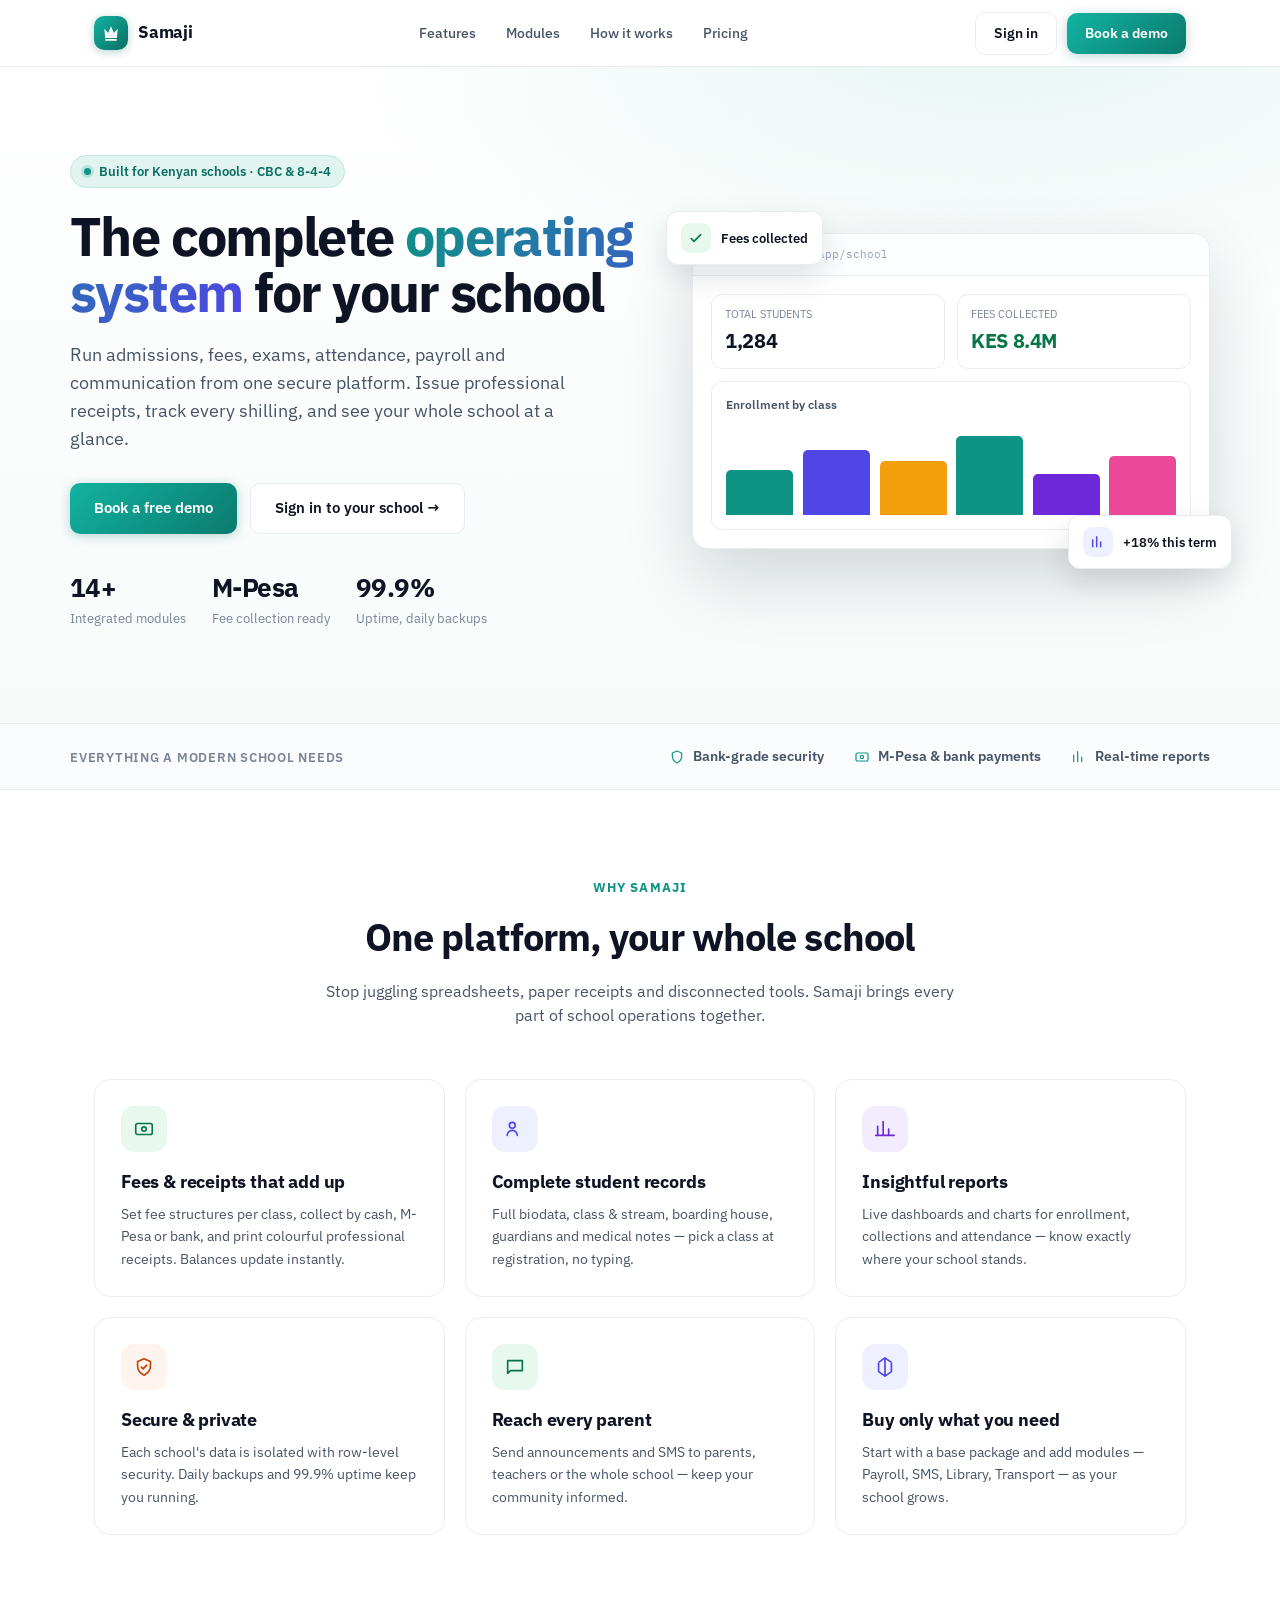
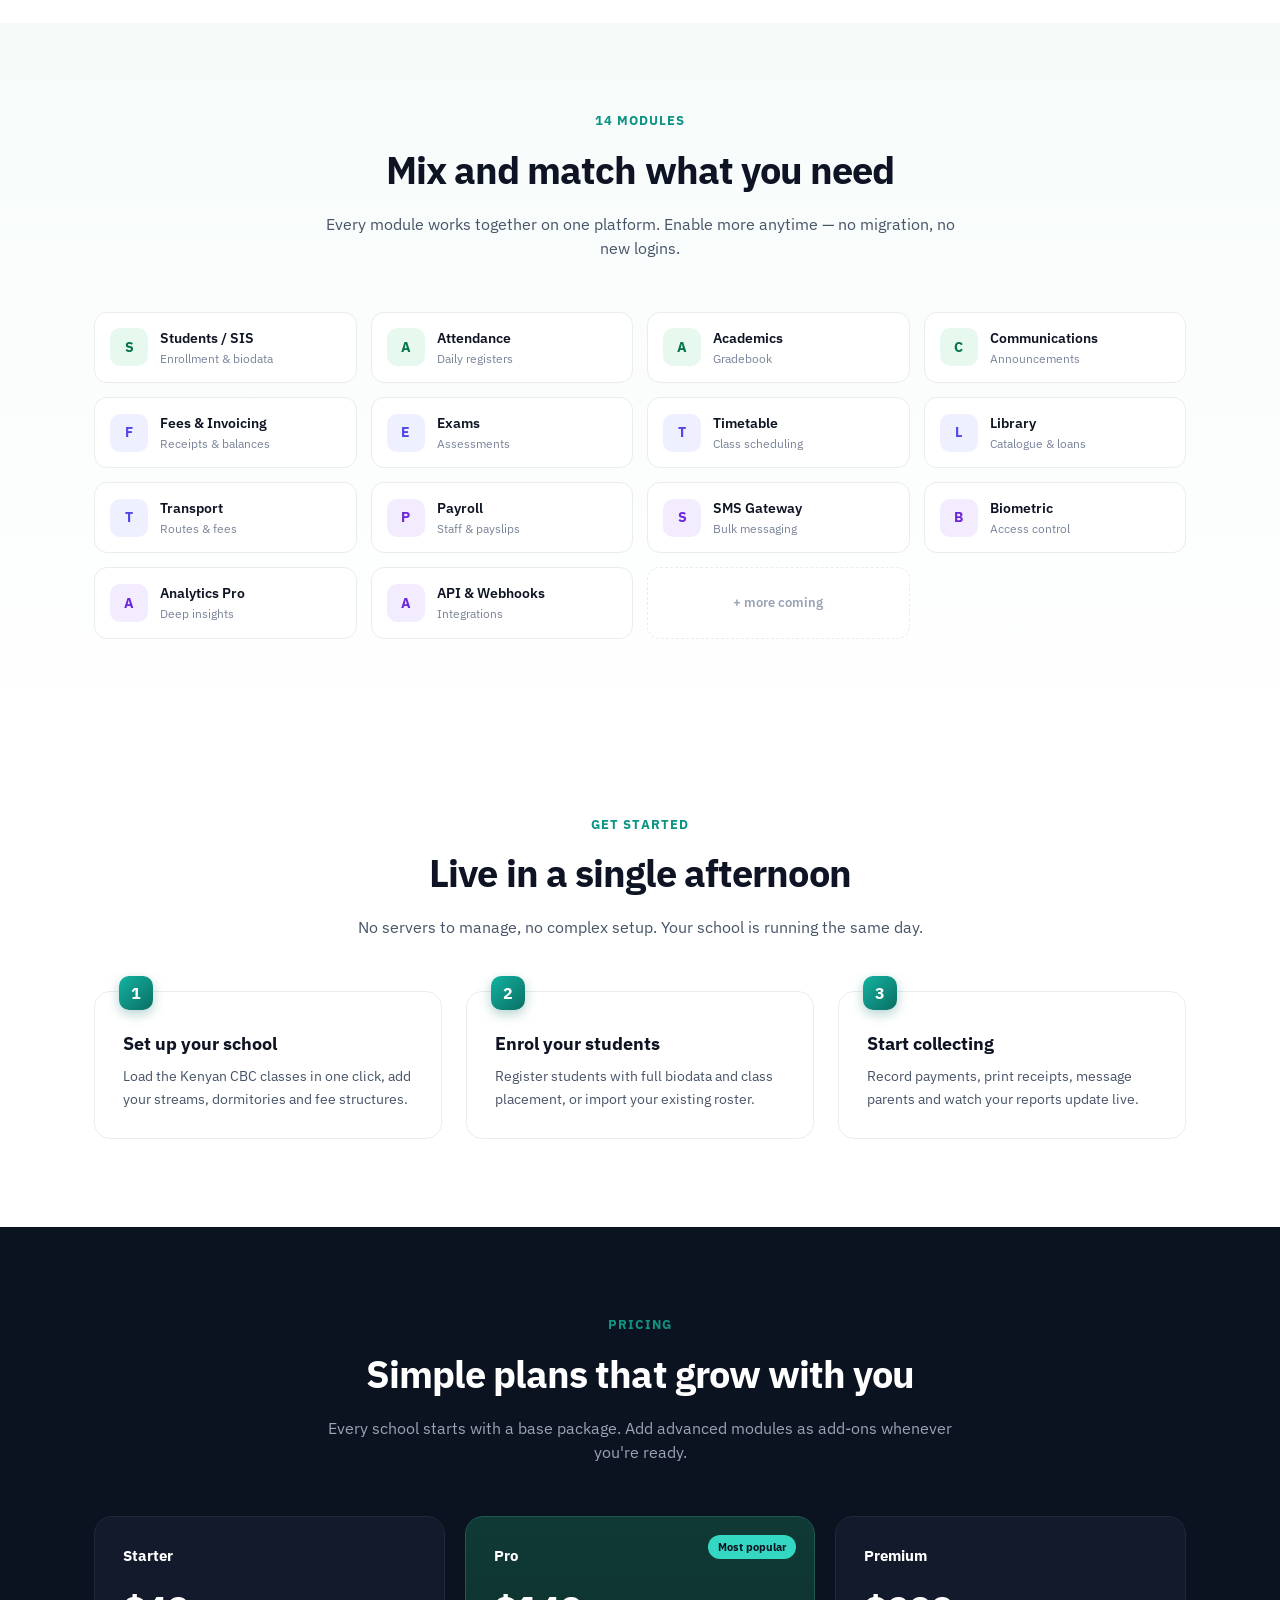
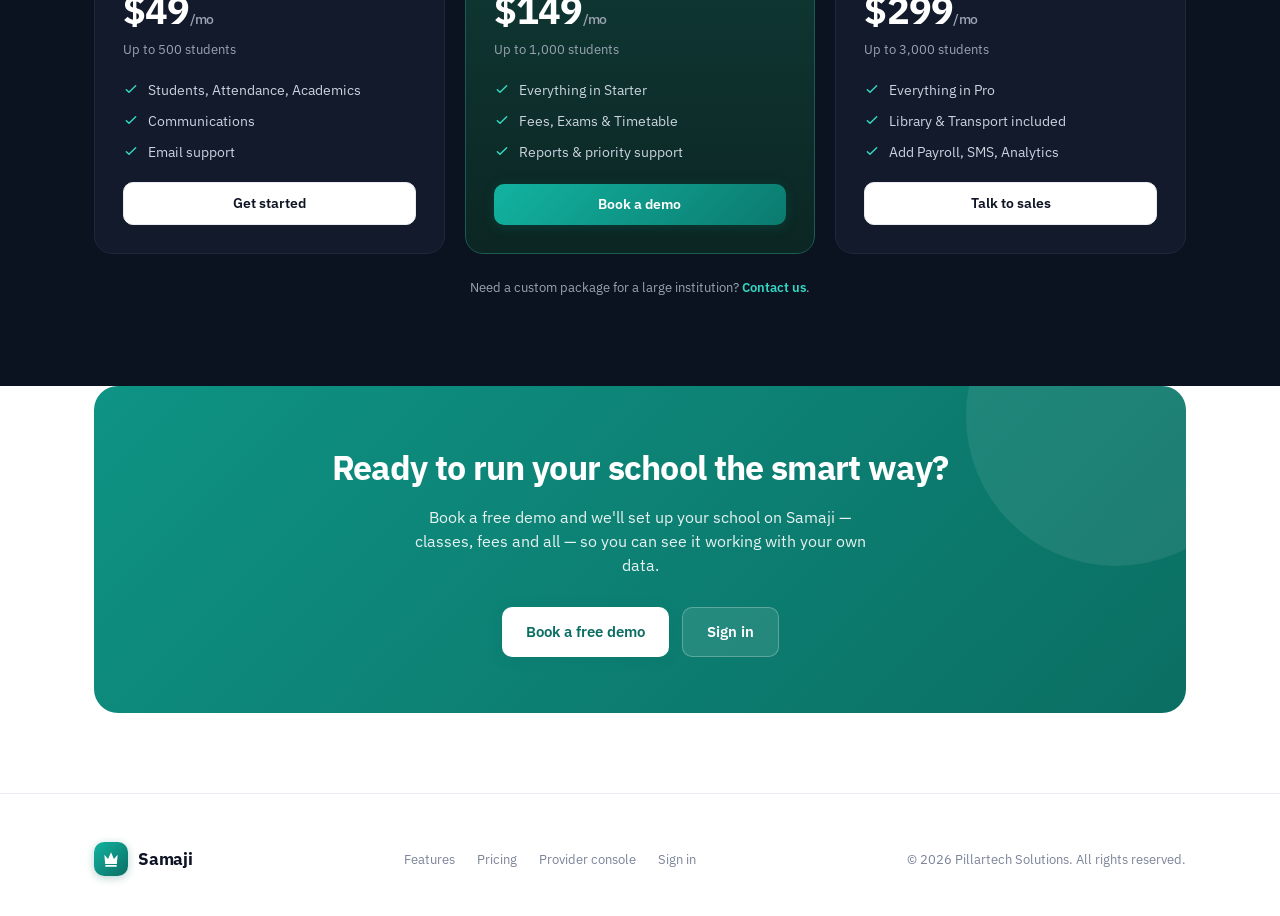
==== index.html @ d947fe66 "Add files via upload" ====
<!DOCTYPE html>
<html lang="en">
<head>
<meta charset="utf-8">
<meta name="viewport" content="width=device-width, initial-scale=1">
<title>Samaji — The complete operating system for your school</title>
<meta name="description" content="Samaji is an all-in-one school management platform for Kenyan schools — students, fees, exams, attendance, payroll and more. Built by Pillartech Solutions.">
<link href="https://fonts.googleapis.com/css2?family=IBM+Plex+Sans:wght@400;500;600;700&family=IBM+Plex+Mono:wght@500&display=swap" rel="stylesheet">
<style>
  :root{--teal:#0E9384;--teal-d:#0B6E63;--ink:#0E1424;--ink2:#475467;--muted:#7A8499;--line:#E9ECF1;--bg:#F6F8FA;--indigo:#4F46E5;--violet:#6D28D9;--amber:#C2410C;}
  *{box-sizing:border-box;margin:0;padding:0;}
  html{scroll-behavior:smooth;}
  body{font-family:'IBM Plex Sans',system-ui,sans-serif;color:var(--ink);background:#fff;-webkit-font-smoothing:antialiased;line-height:1.5;}
  a{text-decoration:none;color:inherit;}
  .wrap{max-width:1140px;margin:0 auto;padding:0 24px;}
  .mono{font-family:'IBM Plex Mono',monospace;}
  @keyframes up{from{opacity:0;transform:translateY(22px);}to{opacity:1;transform:translateY(0);}}
  @keyframes floaty{0%,100%{transform:translateY(0);}50%{transform:translateY(-10px);}}
  @keyframes grow{from{transform:scaleY(0);}to{transform:scaleY(1);}}
  .reveal{animation:up .7s both;}

  /* nav */
  nav{position:sticky;top:0;z-index:50;background:rgba(255,255,255,.82);backdrop-filter:blur(12px);border-bottom:1px solid var(--line);}
  nav .inner{display:flex;align-items:center;justify-content:space-between;height:66px;}
  .logo{display:flex;align-items:center;gap:10px;font-weight:700;font-size:17px;letter-spacing:-.01em;}
  .logo .mark{width:34px;height:34px;border-radius:10px;background:linear-gradient(135deg,#12B3A1,#0B6E63);color:#fff;display:flex;align-items:center;justify-content:center;box-shadow:0 2px 8px rgba(11,110,99,.3);}
  nav .links{display:flex;align-items:center;gap:30px;}
  nav .links a{font-size:14px;font-weight:500;color:var(--ink2);transition:color .15s;}
  nav .links a:hover{color:var(--ink);}
  .btn{display:inline-flex;align-items:center;gap:8px;font-size:14px;font-weight:600;font-family:inherit;border-radius:10px;padding:10px 18px;cursor:pointer;border:none;transition:transform .15s,filter .15s,box-shadow .15s;}
  .btn.primary{background:linear-gradient(135deg,#12B3A1,#0B7A6E);color:#fff;box-shadow:0 2px 12px rgba(11,110,99,.28);}
  .btn.primary:hover{filter:brightness(1.06);transform:translateY(-1px);box-shadow:0 6px 18px rgba(11,110,99,.32);}
  .btn.ghost{background:#fff;color:var(--ink);border:1px solid var(--line);}
  .btn.ghost:hover{background:#F7F9FB;}
  .btn.lg{padding:13px 24px;font-size:15px;}
  @media(max-width:780px){nav .links{display:none;}}

  /* hero */
  .hero{position:relative;overflow:hidden;background:radial-gradient(1100px 520px at 78% -8%,#E6F6F3 0%,rgba(230,246,243,0) 60%),linear-gradient(180deg,#FFFFFF,#F6FBFA);}
  .hero .inner{display:grid;grid-template-columns:1.05fr .95fr;gap:50px;align-items:center;padding:88px 0 96px;}
  @media(max-width:920px){.hero .inner{grid-template-columns:1fr;gap:44px;padding:64px 0 72px;}}
  .eyebrow{display:inline-flex;align-items:center;gap:8px;font-size:12.5px;font-weight:600;color:var(--teal-d);background:#E1F4F0;border:1px solid #BCE6DE;padding:6px 13px;border-radius:30px;}
  .eyebrow .dot{width:7px;height:7px;border-radius:50%;background:var(--teal);box-shadow:0 0 0 3px rgba(14,147,132,.18);}
  h1{font-size:54px;line-height:1.05;font-weight:700;letter-spacing:-.03em;margin:20px 0 0;text-wrap:balance;}
  h1 .hl{background:linear-gradient(120deg,#0E9384,#4F46E5);-webkit-background-clip:text;background-clip:text;color:transparent;}
  .lead{font-size:17.5px;color:var(--ink2);margin:20px 0 0;max-width:46ch;line-height:1.6;}
  .cta-row{display:flex;gap:13px;margin-top:30px;flex-wrap:wrap;}
  .hero-meta{display:flex;gap:26px;margin-top:34px;flex-wrap:wrap;}
  .hero-meta .m .n{font-size:26px;font-weight:700;letter-spacing:-.02em;}
  .hero-meta .m .l{font-size:12.5px;color:var(--muted);margin-top:2px;}
  @media(max-width:520px){h1{font-size:40px;}}

  /* hero visual — stylised dashboard */
  .shot{position:relative;animation:up .8s .1s both;}
  .shot .win{background:#fff;border:1px solid var(--line);border-radius:16px;box-shadow:0 30px 70px rgba(16,24,40,.16);overflow:hidden;}
  .shot .bar{display:flex;align-items:center;gap:7px;padding:12px 15px;border-bottom:1px solid var(--line);background:#FCFDFE;}
  .shot .bar i{width:10px;height:10px;border-radius:50%;display:block;}
  .shot .body{padding:18px;display:grid;grid-template-columns:1fr 1fr;gap:12px;}
  .shot .kpi{border:1px solid var(--line);border-radius:11px;padding:12px 13px;}
  .shot .kpi .l{font-size:10.5px;color:var(--muted);}
  .shot .kpi .v{font-size:20px;font-weight:700;margin-top:3px;letter-spacing:-.02em;}
  .shot .chart{grid-column:1/-1;border:1px solid var(--line);border-radius:11px;padding:14px;}
  .shot .chart .t{font-size:11.5px;font-weight:600;color:var(--ink2);margin-bottom:12px;}
  .shot .bars{display:flex;align-items:flex-end;gap:10px;height:90px;}
  .shot .bars span{flex:1;border-radius:5px 5px 0 0;transform-origin:bottom;animation:grow .9s both;}
  .badge-float{position:absolute;background:#fff;border:1px solid var(--line);border-radius:12px;box-shadow:0 12px 30px rgba(16,24,40,.12);padding:11px 14px;display:flex;align-items:center;gap:10px;font-size:12.5px;font-weight:600;animation:floaty 4s ease-in-out infinite;}
  .badge-float .ic{width:30px;height:30px;border-radius:9px;display:flex;align-items:center;justify-content:center;}
  .bf1{top:-22px;left:-26px;}
  .bf2{bottom:-20px;right:-22px;animation-delay:1.2s;}
  @media(max-width:920px){.bf1{left:6px;}.bf2{right:6px;}}

  /* trust */
  .trust{border-top:1px solid var(--line);border-bottom:1px solid var(--line);background:#FBFCFD;}
  .trust .inner{display:flex;align-items:center;justify-content:space-between;gap:24px;padding:22px 0;flex-wrap:wrap;}
  .trust .lbl{font-size:12.5px;font-weight:600;color:var(--muted);text-transform:uppercase;letter-spacing:.06em;}
  .trust .chips{display:flex;gap:30px;flex-wrap:wrap;}
  .trust .chip{font-size:14px;font-weight:600;color:var(--ink2);display:flex;align-items:center;gap:8px;}

  /* sections */
  section{padding:88px 0;}
  .sec-head{text-align:center;max-width:640px;margin:0 auto 52px;}
  .sec-head .kick{font-size:13px;font-weight:700;color:var(--teal);text-transform:uppercase;letter-spacing:.08em;}
  .sec-head h2{font-size:38px;font-weight:700;letter-spacing:-.025em;margin:10px 0 0;text-wrap:balance;}
  .sec-head p{font-size:16px;color:var(--ink2);margin:14px 0 0;}

  .feat-grid{display:grid;grid-template-columns:repeat(3,1fr);gap:20px;}
  @media(max-width:900px){.feat-grid{grid-template-columns:1fr;}}
  .feat{background:#fff;border:1px solid var(--line);border-radius:16px;padding:26px;transition:transform .25s,box-shadow .25s,border-color .25s;}
  .feat:hover{transform:translateY(-4px);box-shadow:0 16px 40px rgba(16,24,40,.08);border-color:#CFE9E3;}
  .feat .ic{width:46px;height:46px;border-radius:13px;display:flex;align-items:center;justify-content:center;margin-bottom:16px;}
  .feat h3{font-size:18px;font-weight:700;letter-spacing:-.01em;}
  .feat p{font-size:14px;color:var(--ink2);margin-top:8px;line-height:1.6;}

  /* modules */
  .modules{background:linear-gradient(180deg,#F6FBFA,#fff);}
  .mod-grid{display:grid;grid-template-columns:repeat(4,1fr);gap:14px;}
  @media(max-width:900px){.mod-grid{grid-template-columns:repeat(2,1fr);}}
  .mod{display:flex;align-items:center;gap:12px;background:#fff;border:1px solid var(--line);border-radius:13px;padding:15px;transition:transform .2s,box-shadow .2s;}
  .mod:hover{transform:translateY(-3px);box-shadow:0 10px 26px rgba(16,24,40,.07);}
  .mod .t{flex:none;width:38px;height:38px;border-radius:10px;display:flex;align-items:center;justify-content:center;font-weight:700;font-size:14px;}
  .mod .nm{font-size:14px;font-weight:600;}
  .mod .ds{font-size:11.5px;color:var(--muted);margin-top:1px;}

  /* steps */
  .steps{display:grid;grid-template-columns:repeat(3,1fr);gap:24px;counter-reset:s;}
  @media(max-width:820px){.steps{grid-template-columns:1fr;}}
  .step{position:relative;padding:28px;border:1px solid var(--line);border-radius:16px;background:#fff;}
  .step::before{counter-increment:s;content:counter(s);position:absolute;top:-16px;left:24px;width:34px;height:34px;border-radius:10px;background:linear-gradient(135deg,#12B3A1,#0B6E63);color:#fff;display:flex;align-items:center;justify-content:center;font-weight:700;box-shadow:0 4px 12px rgba(11,110,99,.3);}
  .step h3{font-size:18px;font-weight:700;margin-top:10px;}
  .step p{font-size:14px;color:var(--ink2);margin-top:8px;line-height:1.6;}

  /* pricing */
  .pricing{background:#0B1220;color:#fff;}
  .pricing .sec-head h2{color:#fff;}
  .pricing .sec-head p{color:#9AA4B2;}
  .price-grid{display:grid;grid-template-columns:repeat(3,1fr);gap:20px;align-items:stretch;}
  @media(max-width:900px){.price-grid{grid-template-columns:1fr;max-width:420px;margin:0 auto;}}
  .plan{background:#121A2B;border:1px solid #20293C;border-radius:18px;padding:28px;display:flex;flex-direction:column;}
  .plan.feat-plan{background:linear-gradient(180deg,#103A36,#0B2623);border-color:#1C5A52;position:relative;}
  .plan .tag{position:absolute;top:18px;right:18px;font-size:11px;font-weight:700;color:#0B1220;background:#34D7C2;padding:4px 10px;border-radius:20px;}
  .plan .pn{font-size:15px;font-weight:700;}
  .plan .pp{font-size:38px;font-weight:700;letter-spacing:-.02em;margin:14px 0 2px;}
  .plan .pp small{font-size:14px;font-weight:500;color:#9AA4B2;}
  .plan .pd{font-size:13px;color:#9AA4B2;}
  .plan ul{list-style:none;margin:20px 0;display:flex;flex-direction:column;gap:11px;flex:1;}
  .plan li{font-size:13.5px;color:#CBD3DF;display:flex;align-items:flex-start;gap:9px;}
  .plan li svg{flex:none;margin-top:1px;}
  .plan .btn{justify-content:center;width:100%;}
  .plan.feat-plan .btn.ghost{background:rgba(255,255,255,.06);color:#fff;border-color:rgba(255,255,255,.18);}

  /* CTA */
  .cta{background:linear-gradient(135deg,#0E9384,#0B6E63);color:#fff;border-radius:24px;padding:56px;text-align:center;position:relative;overflow:hidden;margin:0 24px;}
  .cta::after{content:"";position:absolute;width:300px;height:300px;border-radius:50%;background:rgba(255,255,255,.08);top:-120px;right:-80px;}
  .cta h2{font-size:34px;font-weight:700;letter-spacing:-.02em;position:relative;}
  .cta p{font-size:16px;opacity:.9;margin:12px auto 0;max-width:48ch;position:relative;}
  .cta .cta-row{justify-content:center;position:relative;}
  .cta .btn.primary{background:#fff;color:var(--teal-d);}
  .cta .btn.ghost{background:rgba(255,255,255,.1);color:#fff;border-color:rgba(255,255,255,.25);}

  footer{padding:48px 0 40px;border-top:1px solid var(--line);margin-top:80px;}
  footer .inner{display:flex;align-items:center;justify-content:space-between;gap:20px;flex-wrap:wrap;}
  footer .muted{font-size:13px;color:var(--muted);}
</style>
</head>
<body>

<nav>
  <div class="wrap inner">
    <div class="logo"><span class="mark"><svg width="20" height="20" viewBox="0 0 24 24" fill="currentColor"><path d="M5 18L4 7l4.5 5L12 4l3.5 8L20 7l-1 11H5z"/><rect x="5" y="19.2" width="14" height="2.1" rx="1.05"/></svg></span>Samaji</div>
    <div class="links">
      <a href="#features">Features</a>
      <a href="#modules">Modules</a>
      <a href="#how">How it works</a>
      <a href="#pricing">Pricing</a>
    </div>
    <div class="row" style="display:flex;gap:10px;align-items:center;">
      <a href="school/" class="btn ghost">Sign in</a>
      <a href="#cta" class="btn primary">Book a demo</a>
    </div>
  </div>
</nav>

<header class="hero">
  <div class="wrap inner">
    <div>
      <span class="eyebrow"><span class="dot"></span>Built for Kenyan schools · CBC &amp; 8-4-4</span>
      <h1>The complete <span class="hl">operating system</span> for your school</h1>
      <p class="lead">Run admissions, fees, exams, attendance, payroll and communication from one secure platform. Issue professional receipts, track every shilling, and see your whole school at a glance.</p>
      <div class="cta-row">
        <a href="#cta" class="btn primary lg">Book a free demo</a>
        <a href="school/" class="btn ghost lg">Sign in to your school →</a>
      </div>
      <div class="hero-meta">
        <div class="m"><div class="n">14+</div><div class="l">Integrated modules</div></div>
        <div class="m"><div class="n">M-Pesa</div><div class="l">Fee collection ready</div></div>
        <div class="m"><div class="n">99.9%</div><div class="l">Uptime, daily backups</div></div>
      </div>
    </div>
    <div class="shot">
      <div class="badge-float bf1"><span class="ic" style="background:#E7F8EF;color:#067647;"><svg width="16" height="16" viewBox="0 0 24 24" fill="none"><path d="M5 13l4 4L19 7" stroke="currentColor" stroke-width="2.4" stroke-linecap="round" stroke-linejoin="round"/></svg></span>Fees collected</div>
      <div class="badge-float bf2"><span class="ic" style="background:#EEF0FF;color:#4F46E5;"><svg width="16" height="16" viewBox="0 0 24 24" fill="none"><path d="M4 19V9M10 19V4M16 19v-7" stroke="currentColor" stroke-width="2.2" stroke-linecap="round"/></svg></span>+18% this term</div>
      <div class="win">
        <div class="bar"><i style="background:#FF5F57"></i><i style="background:#FEBC2E"></i><i style="background:#28C840"></i><span class="mono" style="margin-left:10px;font-size:11px;color:#98A2B3;">samaji.app/school</span></div>
        <div class="body">
          <div class="kpi"><div class="l">TOTAL STUDENTS</div><div class="v">1,284</div></div>
          <div class="kpi"><div class="l">FEES COLLECTED</div><div class="v" style="color:#067647;">KES 8.4M</div></div>
          <div class="chart">
            <div class="t">Enrollment by class</div>
            <div class="bars">
              <span style="height:50%;background:#0E9384;animation-delay:.1s;"></span>
              <span style="height:72%;background:#4F46E5;animation-delay:.2s;"></span>
              <span style="height:60%;background:#F59E0B;animation-delay:.3s;"></span>
              <span style="height:88%;background:#0E9384;animation-delay:.4s;"></span>
              <span style="height:46%;background:#6D28D9;animation-delay:.5s;"></span>
              <span style="height:66%;background:#EC4899;animation-delay:.6s;"></span>
            </div>
          </div>
        </div>
      </div>
    </div>
  </div>
</header>

<div class="trust">
  <div class="wrap inner">
    <span class="lbl">Everything a modern school needs</span>
    <div class="chips">
      <span class="chip"><svg width="16" height="16" viewBox="0 0 24 24" fill="none"><path d="M12 3l7 3v5c0 4.5-3 8-7 10-4-2-7-5.5-7-10V6l7-3z" stroke="#0E9384" stroke-width="1.8" stroke-linejoin="round"/></svg>Bank-grade security</span>
      <span class="chip"><svg width="16" height="16" viewBox="0 0 24 24" fill="none"><rect x="3" y="6" width="18" height="12" rx="2" stroke="#0E9384" stroke-width="1.8"/><circle cx="12" cy="12" r="2.4" stroke="#0E9384" stroke-width="1.8"/></svg>M-Pesa &amp; bank payments</span>
      <span class="chip"><svg width="16" height="16" viewBox="0 0 24 24" fill="none"><path d="M4 19V9M10 19V4M16 19v-7" stroke="#0E9384" stroke-width="1.8" stroke-linecap="round"/></svg>Real-time reports</span>
    </div>
  </div>
</div>

<section id="features">
  <div class="wrap">
    <div class="sec-head reveal">
      <div class="kick">Why Samaji</div>
      <h2>One platform, your whole school</h2>
      <p>Stop juggling spreadsheets, paper receipts and disconnected tools. Samaji brings every part of school operations together.</p>
    </div>
    <div class="feat-grid">
      <div class="feat reveal"><div class="ic" style="background:#E7F8EF;color:#067647;"><svg width="22" height="22" viewBox="0 0 24 24" fill="none"><rect x="3" y="6" width="18" height="12" rx="2" stroke="currentColor" stroke-width="1.8"/><circle cx="12" cy="12" r="2.4" stroke="currentColor" stroke-width="1.8"/></svg></div><h3>Fees &amp; receipts that add up</h3><p>Set fee structures per class, collect by cash, M-Pesa or bank, and print colourful professional receipts. Balances update instantly.</p></div>
      <div class="feat reveal"><div class="ic" style="background:#EEF0FF;color:#4F46E5;"><svg width="22" height="22" viewBox="0 0 24 24" fill="none"><circle cx="9" cy="8" r="3.2" stroke="currentColor" stroke-width="1.8"/><path d="M3.5 19a5.5 5.5 0 0 1 11 0" stroke="currentColor" stroke-width="1.8" stroke-linecap="round"/></svg></div><h3>Complete student records</h3><p>Full biodata, class &amp; stream, boarding house, guardians and medical notes — pick a class at registration, no typing.</p></div>
      <div class="feat reveal"><div class="ic" style="background:#F2ECFE;color:#6D28D9;"><svg width="22" height="22" viewBox="0 0 24 24" fill="none"><path d="M4 19V9M10 19V4M16 19v-7M22 19H2" stroke="currentColor" stroke-width="1.8" stroke-linecap="round"/></svg></div><h3>Insightful reports</h3><p>Live dashboards and charts for enrollment, collections and attendance — know exactly where your school stands.</p></div>
      <div class="feat reveal"><div class="ic" style="background:#FFF4ED;color:#C2410C;"><svg width="22" height="22" viewBox="0 0 24 24" fill="none"><path d="M12 3l7 3v5c0 4.5-3 8-7 10-4-2-7-5.5-7-10V6l7-3z" stroke="currentColor" stroke-width="1.8" stroke-linejoin="round"/><path d="M9 12l2 2 4-4" stroke="currentColor" stroke-width="1.8" stroke-linecap="round" stroke-linejoin="round"/></svg></div><h3>Secure &amp; private</h3><p>Each school's data is isolated with row-level security. Daily backups and 99.9% uptime keep you running.</p></div>
      <div class="feat reveal"><div class="ic" style="background:#E7F8EF;color:#067647;"><svg width="22" height="22" viewBox="0 0 24 24" fill="none"><path d="M4 5h16v11H7l-3 3z" stroke="currentColor" stroke-width="1.8" stroke-linejoin="round"/></svg></div><h3>Reach every parent</h3><p>Send announcements and SMS to parents, teachers or the whole school — keep your community informed.</p></div>
      <div class="feat reveal"><div class="ic" style="background:#EEF0FF;color:#4F46E5;"><svg width="22" height="22" viewBox="0 0 24 24" fill="none"><path d="M12 2v20M5 7l7-5 7 5M5 7v10l7 5 7-5V7" stroke="currentColor" stroke-width="1.8" stroke-linejoin="round"/></svg></div><h3>Buy only what you need</h3><p>Start with a base package and add modules — Payroll, SMS, Library, Transport — as your school grows.</p></div>
    </div>
  </div>
</section>

<section id="modules" class="modules">
  <div class="wrap">
    <div class="sec-head reveal">
      <div class="kick">14 modules</div>
      <h2>Mix and match what you need</h2>
      <p>Every module works together on one platform. Enable more anytime — no migration, no new logins.</p>
    </div>
    <div class="mod-grid">
      <div class="mod"><span class="t" style="background:#E7F8EF;color:#067647;">S</span><div><div class="nm">Students / SIS</div><div class="ds">Enrollment &amp; biodata</div></div></div>
      <div class="mod"><span class="t" style="background:#E7F8EF;color:#067647;">A</span><div><div class="nm">Attendance</div><div class="ds">Daily registers</div></div></div>
      <div class="mod"><span class="t" style="background:#E7F8EF;color:#067647;">A</span><div><div class="nm">Academics</div><div class="ds">Gradebook</div></div></div>
      <div class="mod"><span class="t" style="background:#E7F8EF;color:#067647;">C</span><div><div class="nm">Communications</div><div class="ds">Announcements</div></div></div>
      <div class="mod"><span class="t" style="background:#EEF0FF;color:#4F46E5;">F</span><div><div class="nm">Fees &amp; Invoicing</div><div class="ds">Receipts &amp; balances</div></div></div>
      <div class="mod"><span class="t" style="background:#EEF0FF;color:#4F46E5;">E</span><div><div class="nm">Exams</div><div class="ds">Assessments</div></div></div>
      <div class="mod"><span class="t" style="background:#EEF0FF;color:#4F46E5;">T</span><div><div class="nm">Timetable</div><div class="ds">Class scheduling</div></div></div>
      <div class="mod"><span class="t" style="background:#EEF0FF;color:#4F46E5;">L</span><div><div class="nm">Library</div><div class="ds">Catalogue &amp; loans</div></div></div>
      <div class="mod"><span class="t" style="background:#EEF0FF;color:#4F46E5;">T</span><div><div class="nm">Transport</div><div class="ds">Routes &amp; fees</div></div></div>
      <div class="mod"><span class="t" style="background:#F2ECFE;color:#6D28D9;">P</span><div><div class="nm">Payroll</div><div class="ds">Staff &amp; payslips</div></div></div>
      <div class="mod"><span class="t" style="background:#F2ECFE;color:#6D28D9;">S</span><div><div class="nm">SMS Gateway</div><div class="ds">Bulk messaging</div></div></div>
      <div class="mod"><span class="t" style="background:#F2ECFE;color:#6D28D9;">B</span><div><div class="nm">Biometric</div><div class="ds">Access control</div></div></div>
      <div class="mod"><span class="t" style="background:#F2ECFE;color:#6D28D9;">A</span><div><div class="nm">Analytics Pro</div><div class="ds">Deep insights</div></div></div>
      <div class="mod"><span class="t" style="background:#F2ECFE;color:#6D28D9;">A</span><div><div class="nm">API &amp; Webhooks</div><div class="ds">Integrations</div></div></div>
      <div class="mod" style="border-style:dashed;align-items:center;justify-content:center;color:#98A2B3;font-size:13px;font-weight:600;">+ more coming</div>
    </div>
  </div>
</section>

<section id="how">
  <div class="wrap">
    <div class="sec-head reveal">
      <div class="kick">Get started</div>
      <h2>Live in a single afternoon</h2>
      <p>No servers to manage, no complex setup. Your school is running the same day.</p>
    </div>
    <div class="steps">
      <div class="step reveal"><h3>Set up your school</h3><p>Load the Kenyan CBC classes in one click, add your streams, dormitories and fee structures.</p></div>
      <div class="step reveal"><h3>Enrol your students</h3><p>Register students with full biodata and class placement, or import your existing roster.</p></div>
      <div class="step reveal"><h3>Start collecting</h3><p>Record payments, print receipts, message parents and watch your reports update live.</p></div>
    </div>
  </div>
</section>

<section id="pricing" class="pricing">
  <div class="wrap">
    <div class="sec-head reveal">
      <div class="kick">Pricing</div>
      <h2>Simple plans that grow with you</h2>
      <p>Every school starts with a base package. Add advanced modules as add-ons whenever you're ready.</p>
    </div>
    <div class="price-grid">
      <div class="plan reveal">
        <div class="pn">Starter</div>
        <div class="pp">$49<small>/mo</small></div>
        <div class="pd">Up to 500 students</div>
        <ul>
          <li><svg width="16" height="16" viewBox="0 0 24 24" fill="none"><path d="M5 13l4 4L19 7" stroke="#34D7C2" stroke-width="2.2" stroke-linecap="round" stroke-linejoin="round"/></svg>Students, Attendance, Academics</li>
          <li><svg width="16" height="16" viewBox="0 0 24 24" fill="none"><path d="M5 13l4 4L19 7" stroke="#34D7C2" stroke-width="2.2" stroke-linecap="round" stroke-linejoin="round"/></svg>Communications</li>
          <li><svg width="16" height="16" viewBox="0 0 24 24" fill="none"><path d="M5 13l4 4L19 7" stroke="#34D7C2" stroke-width="2.2" stroke-linecap="round" stroke-linejoin="round"/></svg>Email support</li>
        </ul>
        <a href="#cta" class="btn ghost">Get started</a>
      </div>
      <div class="plan feat-plan reveal">
        <span class="tag">Most popular</span>
        <div class="pn">Pro</div>
        <div class="pp">$149<small>/mo</small></div>
        <div class="pd">Up to 1,000 students</div>
        <ul>
          <li><svg width="16" height="16" viewBox="0 0 24 24" fill="none"><path d="M5 13l4 4L19 7" stroke="#34D7C2" stroke-width="2.2" stroke-linecap="round" stroke-linejoin="round"/></svg>Everything in Starter</li>
          <li><svg width="16" height="16" viewBox="0 0 24 24" fill="none"><path d="M5 13l4 4L19 7" stroke="#34D7C2" stroke-width="2.2" stroke-linecap="round" stroke-linejoin="round"/></svg>Fees, Exams &amp; Timetable</li>
          <li><svg width="16" height="16" viewBox="0 0 24 24" fill="none"><path d="M5 13l4 4L19 7" stroke="#34D7C2" stroke-width="2.2" stroke-linecap="round" stroke-linejoin="round"/></svg>Reports &amp; priority support</li>
        </ul>
        <a href="#cta" class="btn primary">Book a demo</a>
      </div>
      <div class="plan reveal">
        <div class="pn">Premium</div>
        <div class="pp">$299<small>/mo</small></div>
        <div class="pd">Up to 3,000 students</div>
        <ul>
          <li><svg width="16" height="16" viewBox="0 0 24 24" fill="none"><path d="M5 13l4 4L19 7" stroke="#34D7C2" stroke-width="2.2" stroke-linecap="round" stroke-linejoin="round"/></svg>Everything in Pro</li>
          <li><svg width="16" height="16" viewBox="0 0 24 24" fill="none"><path d="M5 13l4 4L19 7" stroke="#34D7C2" stroke-width="2.2" stroke-linecap="round" stroke-linejoin="round"/></svg>Library &amp; Transport included</li>
          <li><svg width="16" height="16" viewBox="0 0 24 24" fill="none"><path d="M5 13l4 4L19 7" stroke="#34D7C2" stroke-width="2.2" stroke-linecap="round" stroke-linejoin="round"/></svg>Add Payroll, SMS, Analytics</li>
        </ul>
        <a href="#cta" class="btn ghost">Talk to sales</a>
      </div>
    </div>
    <p style="text-align:center;color:#9AA4B2;font-size:13px;margin-top:24px;">Need a custom package for a large institution? <a href="#cta" style="color:#34D7C2;font-weight:600;">Contact us</a>.</p>
  </div>
</section>

<div id="cta">
  <div class="wrap" style="padding:0;">
    <div class="cta">
      <h2>Ready to run your school the smart way?</h2>
      <p>Book a free demo and we'll set up your school on Samaji — classes, fees and all — so you can see it working with your own data.</p>
      <div class="cta-row">
        <a href="mailto:pillartechsolutions@gmail.com?subject=Samaji%20Demo%20Request" class="btn primary lg">Book a free demo</a>
        <a href="school/" class="btn ghost lg">Sign in</a>
      </div>
    </div>
  </div>
</div>

<footer>
  <div class="wrap inner">
    <div class="logo"><span class="mark"><svg width="20" height="20" viewBox="0 0 24 24" fill="currentColor"><path d="M5 18L4 7l4.5 5L12 4l3.5 8L20 7l-1 11H5z"/><rect x="5" y="19.2" width="14" height="2.1" rx="1.05"/></svg></span>Samaji</div>
    <div class="row" style="display:flex;gap:22px;">
      <a href="#features" class="muted">Features</a>
      <a href="#pricing" class="muted">Pricing</a>
      <a href="admin/" class="muted">Provider console</a>
      <a href="school/" class="muted">Sign in</a>
    </div>
    <div class="muted">© <span id="yr"></span> Pillartech Solutions. All rights reserved.</div>
  </div>
</footer>

<script>
  document.getElementById("yr").textContent=new Date().getFullYear();
  // reveal on scroll
  var io=new IntersectionObserver(function(es){es.forEach(function(e){if(e.isIntersecting){e.target.style.animationPlayState="running";io.unobserve(e.target);}});},{threshold:.12});
  document.querySelectorAll(".reveal").forEach(function(el){el.style.animationPlayState="paused";io.observe(el);});
</script>
</body>
</html>
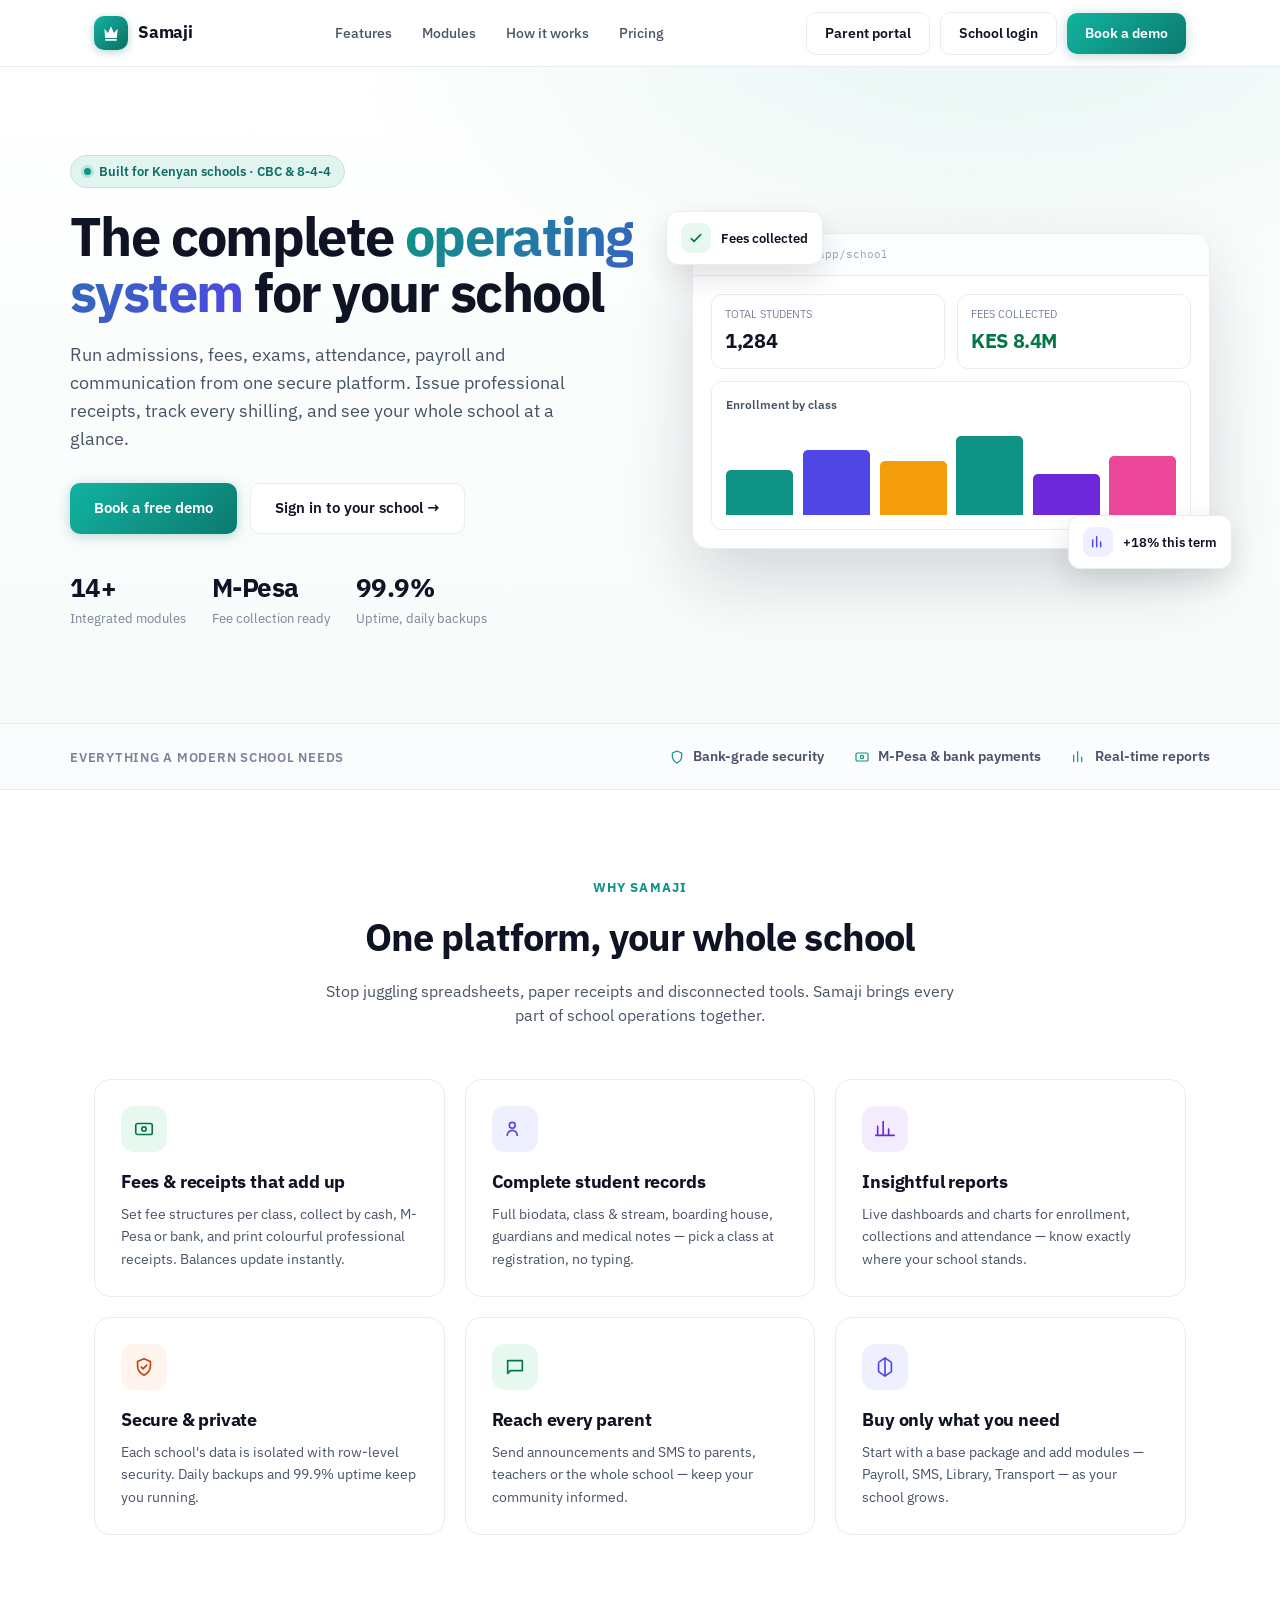
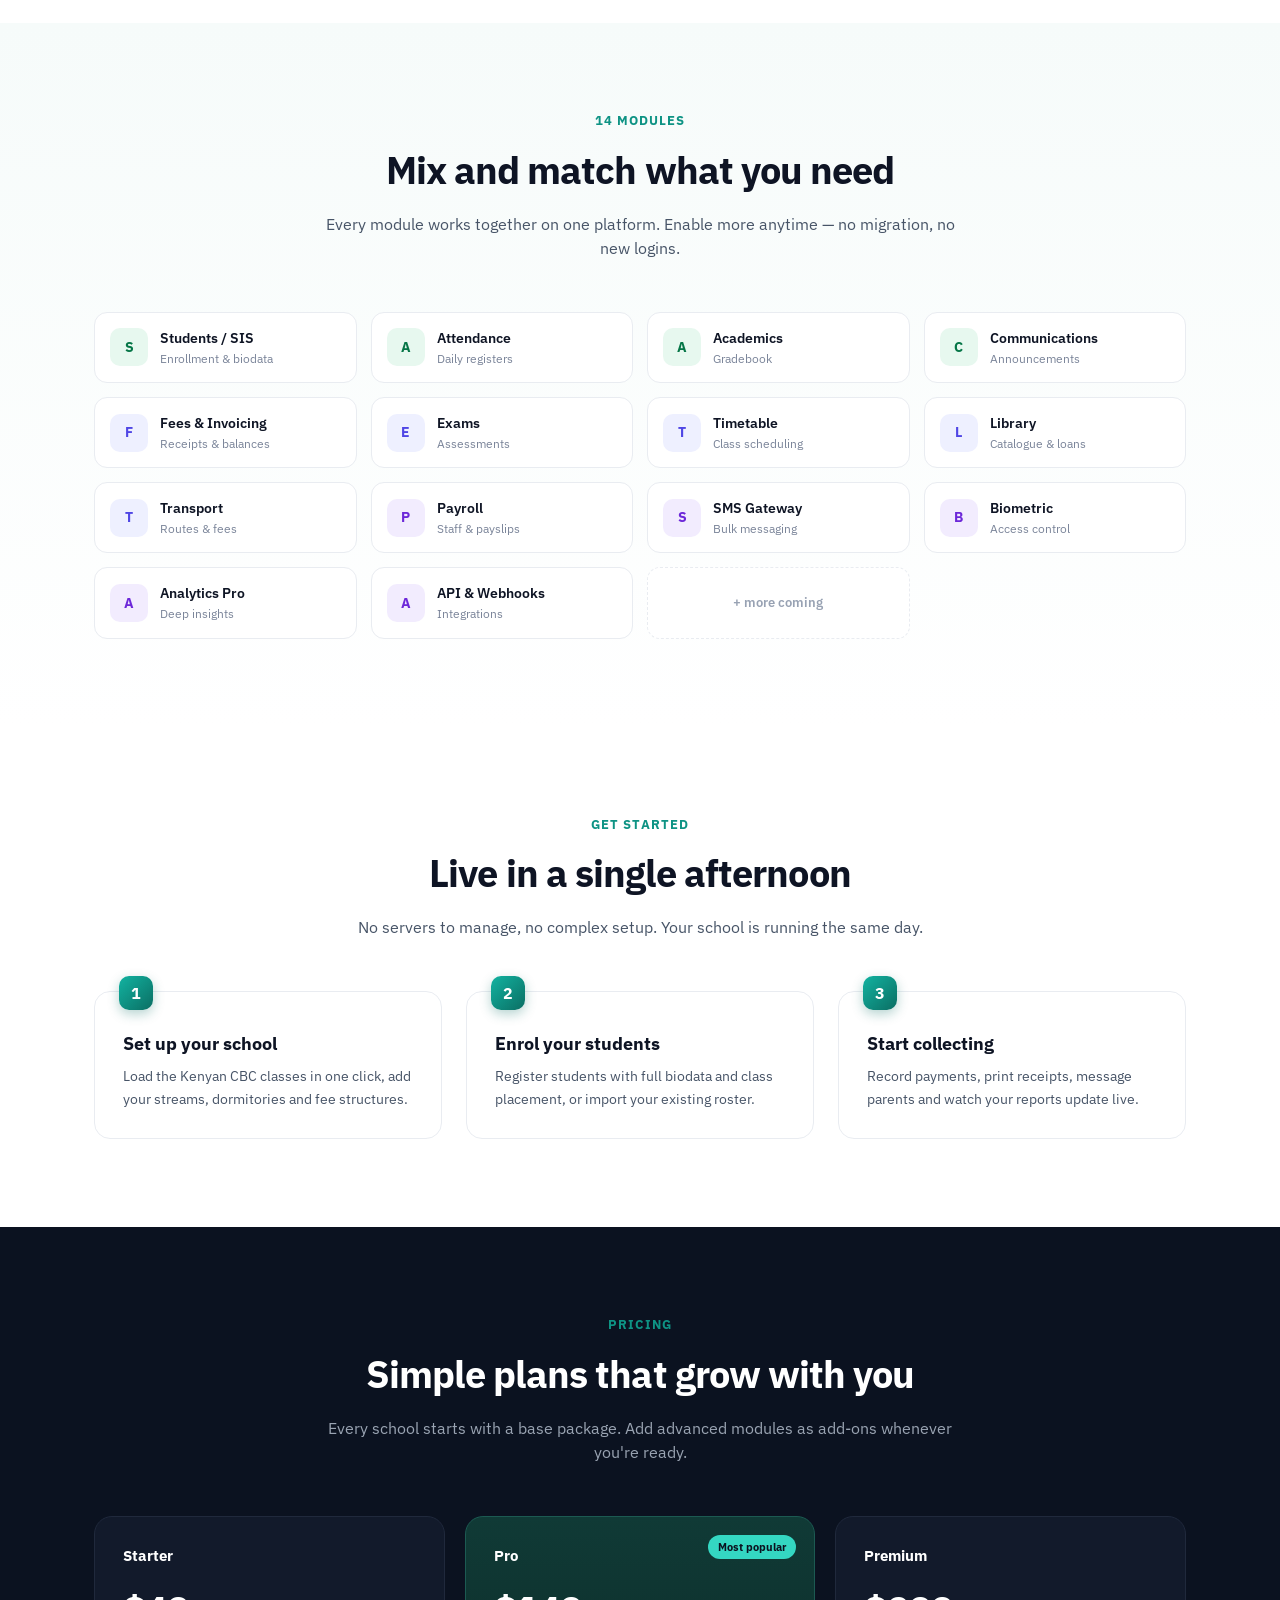
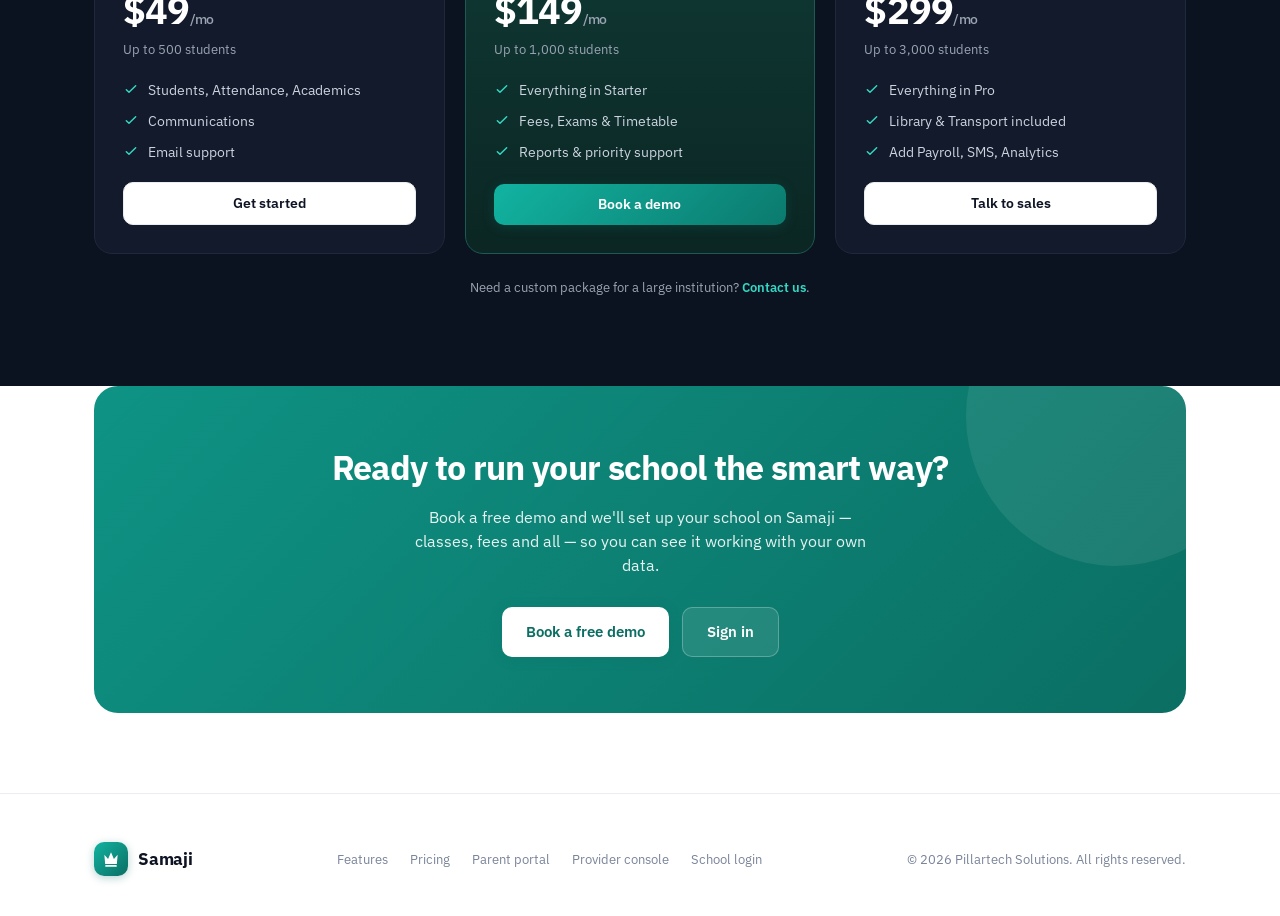
==== commit 37d9c9cc: "Add multi-school platform: SQL migration, M-Pesa edge function, landing page links - setup-modules-1" ====
--- a/index.html
+++ b/index.html
@@ -154,7 +154,8 @@
       <a href="#pricing">Pricing</a>
     </div>
     <div class="row" style="display:flex;gap:10px;align-items:center;">
-      <a href="school/" class="btn ghost">Sign in</a>
+      <a href="parent/" class="btn ghost">Parent portal</a>
+      <a href="school/" class="btn ghost">School login</a>
       <a href="#cta" class="btn primary">Book a demo</a>
     </div>
   </div>
@@ -338,8 +339,9 @@
     <div class="row" style="display:flex;gap:22px;">
       <a href="#features" class="muted">Features</a>
       <a href="#pricing" class="muted">Pricing</a>
+      <a href="parent/" class="muted">Parent portal</a>
       <a href="admin/" class="muted">Provider console</a>
-      <a href="school/" class="muted">Sign in</a>
+      <a href="school/" class="muted">School login</a>
     </div>
     <div class="muted">© <span id="yr"></span> Pillartech Solutions. All rights reserved.</div>
   </div>
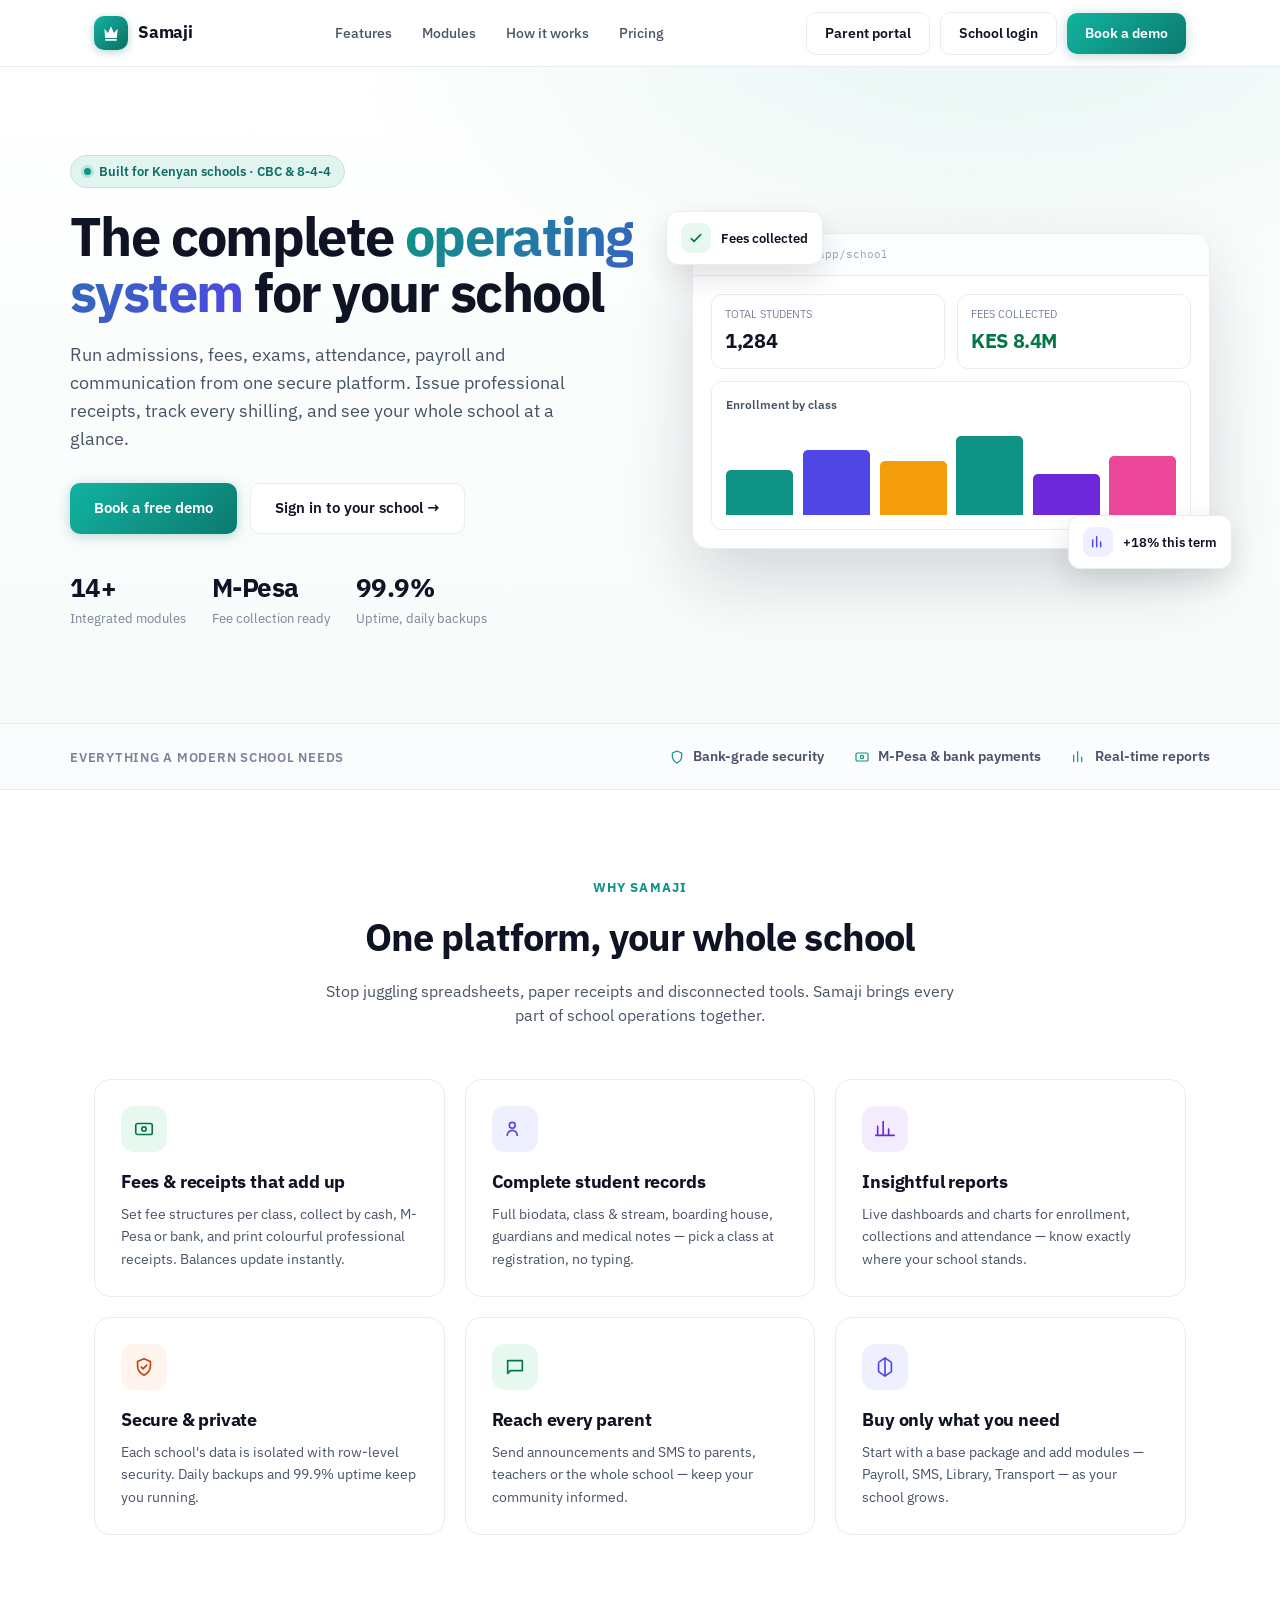
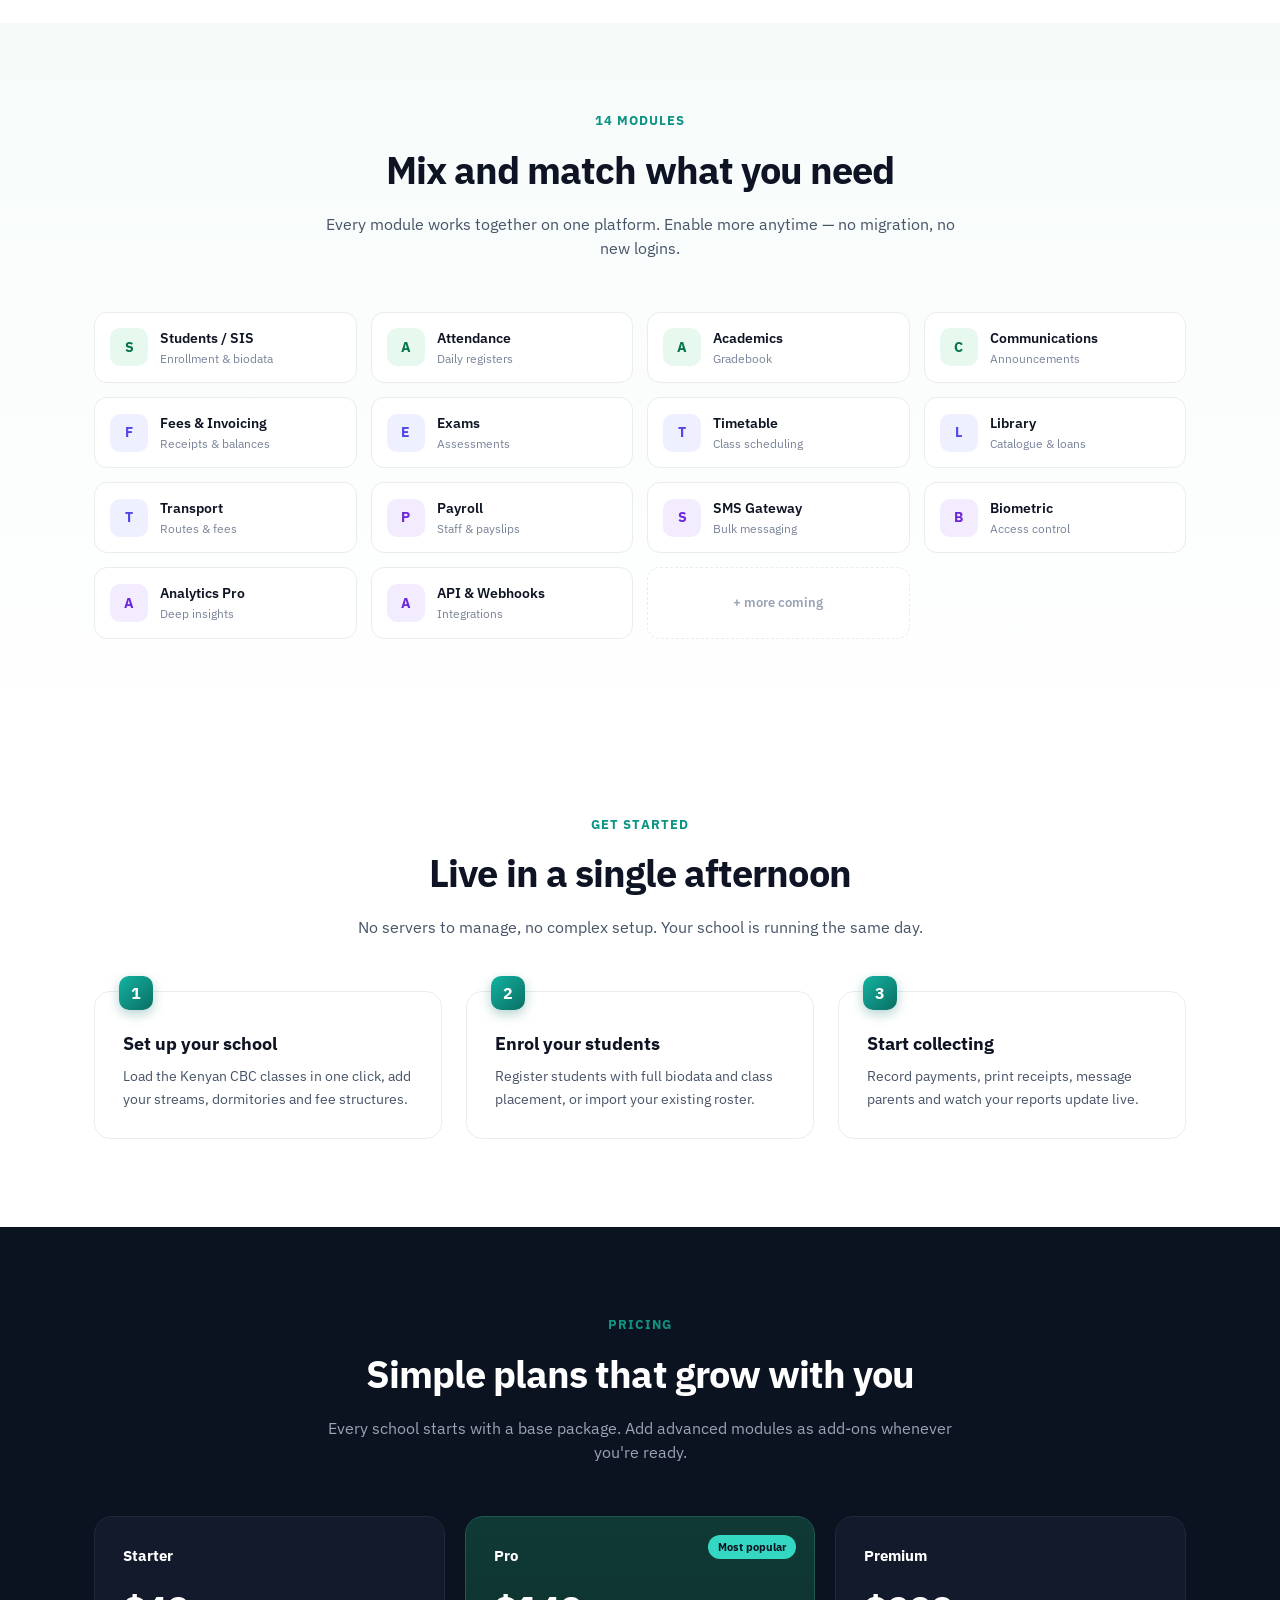
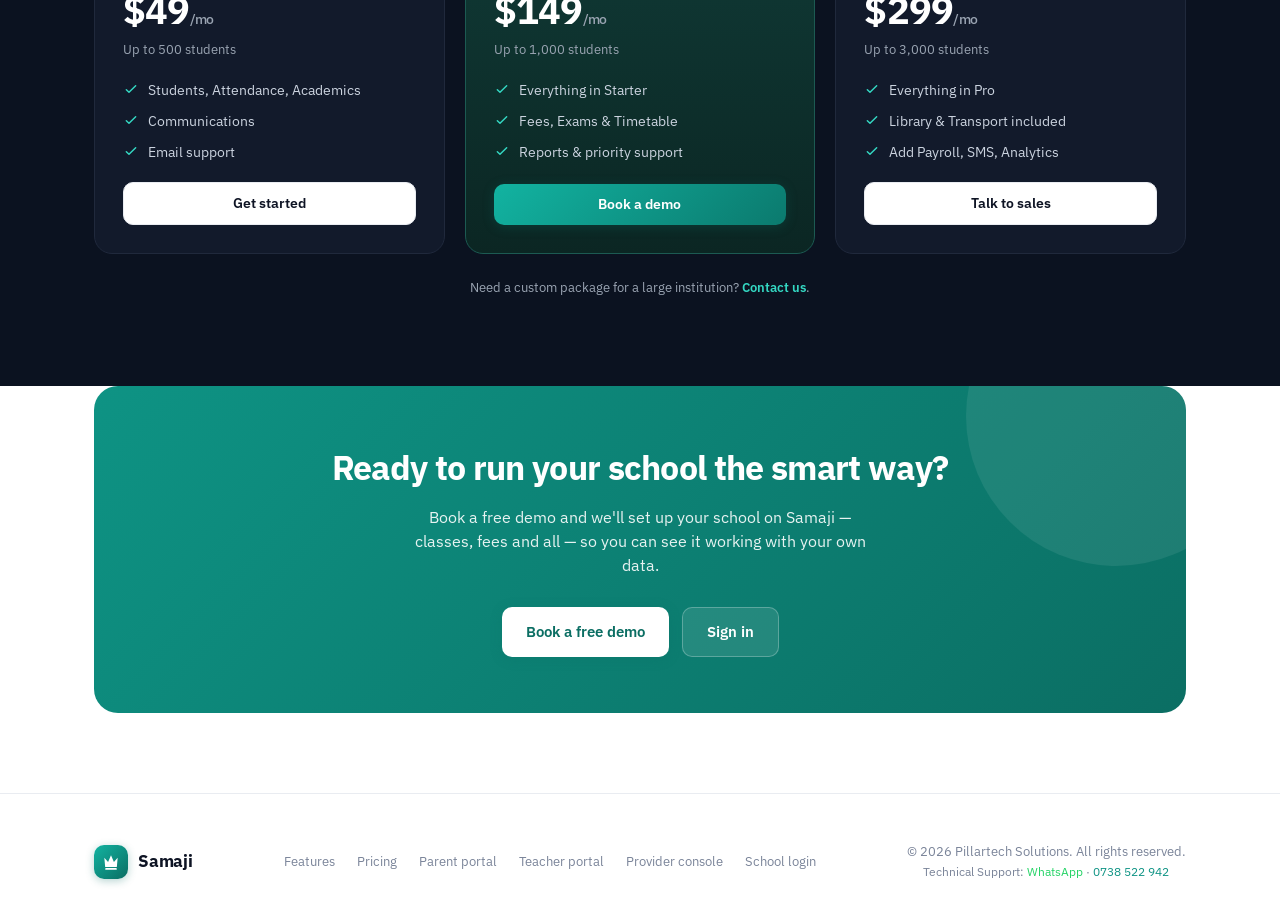
==== commit 0f5200ef: "Add teacher portal, dynamic copyright year, and support contact Teacher portal (teacher/index.html):" ====
--- a/index.html
+++ b/index.html
@@ -336,19 +336,23 @@
 <footer>
   <div class="wrap inner">
     <div class="logo"><span class="mark"><svg width="20" height="20" viewBox="0 0 24 24" fill="currentColor"><path d="M5 18L4 7l4.5 5L12 4l3.5 8L20 7l-1 11H5z"/><rect x="5" y="19.2" width="14" height="2.1" rx="1.05"/></svg></span>Samaji</div>
-    <div class="row" style="display:flex;gap:22px;">
+    <div class="row" style="display:flex;gap:22px;flex-wrap:wrap;">
       <a href="#features" class="muted">Features</a>
       <a href="#pricing" class="muted">Pricing</a>
       <a href="parent/" class="muted">Parent portal</a>
+      <a href="teacher/" class="muted">Teacher portal</a>
       <a href="admin/" class="muted">Provider console</a>
       <a href="school/" class="muted">School login</a>
     </div>
-    <div class="muted">© <span id="yr"></span> Pillartech Solutions. All rights reserved.</div>
+    <div class="muted" style="text-align:center;">
+      © <span id="yr"></span> Pillartech Solutions. All rights reserved.<br>
+      <span style="font-size:12px;">Technical Support: <a href="https://wa.me/254738522942" style="color:#25D366;text-decoration:none;">WhatsApp</a> · <a href="tel:+254738522942" style="color:#0E9384;text-decoration:none;">0738 522 942</a></span>
+    </div>
   </div>
 </footer>
 
 <script>
-  document.getElementById("yr").textContent=new Date().getFullYear();
+  (function(){var fb=Math.max(2025,new Date().getFullYear()),el=document.getElementById("yr");if(el)el.textContent=fb;try{fetch("https://worldtimeapi.org/api/timezone/Africa/Nairobi").then(function(r){return r.json()}).then(function(d){if(d&&d.datetime&&el)el.textContent=new Date(d.datetime).getFullYear()}).catch(function(){})}catch(e){}})();
   // reveal on scroll
   var io=new IntersectionObserver(function(es){es.forEach(function(e){if(e.isIntersecting){e.target.style.animationPlayState="running";io.unobserve(e.target);}});},{threshold:.12});
   document.querySelectorAll(".reveal").forEach(function(el){el.style.animationPlayState="paused";io.observe(el);});
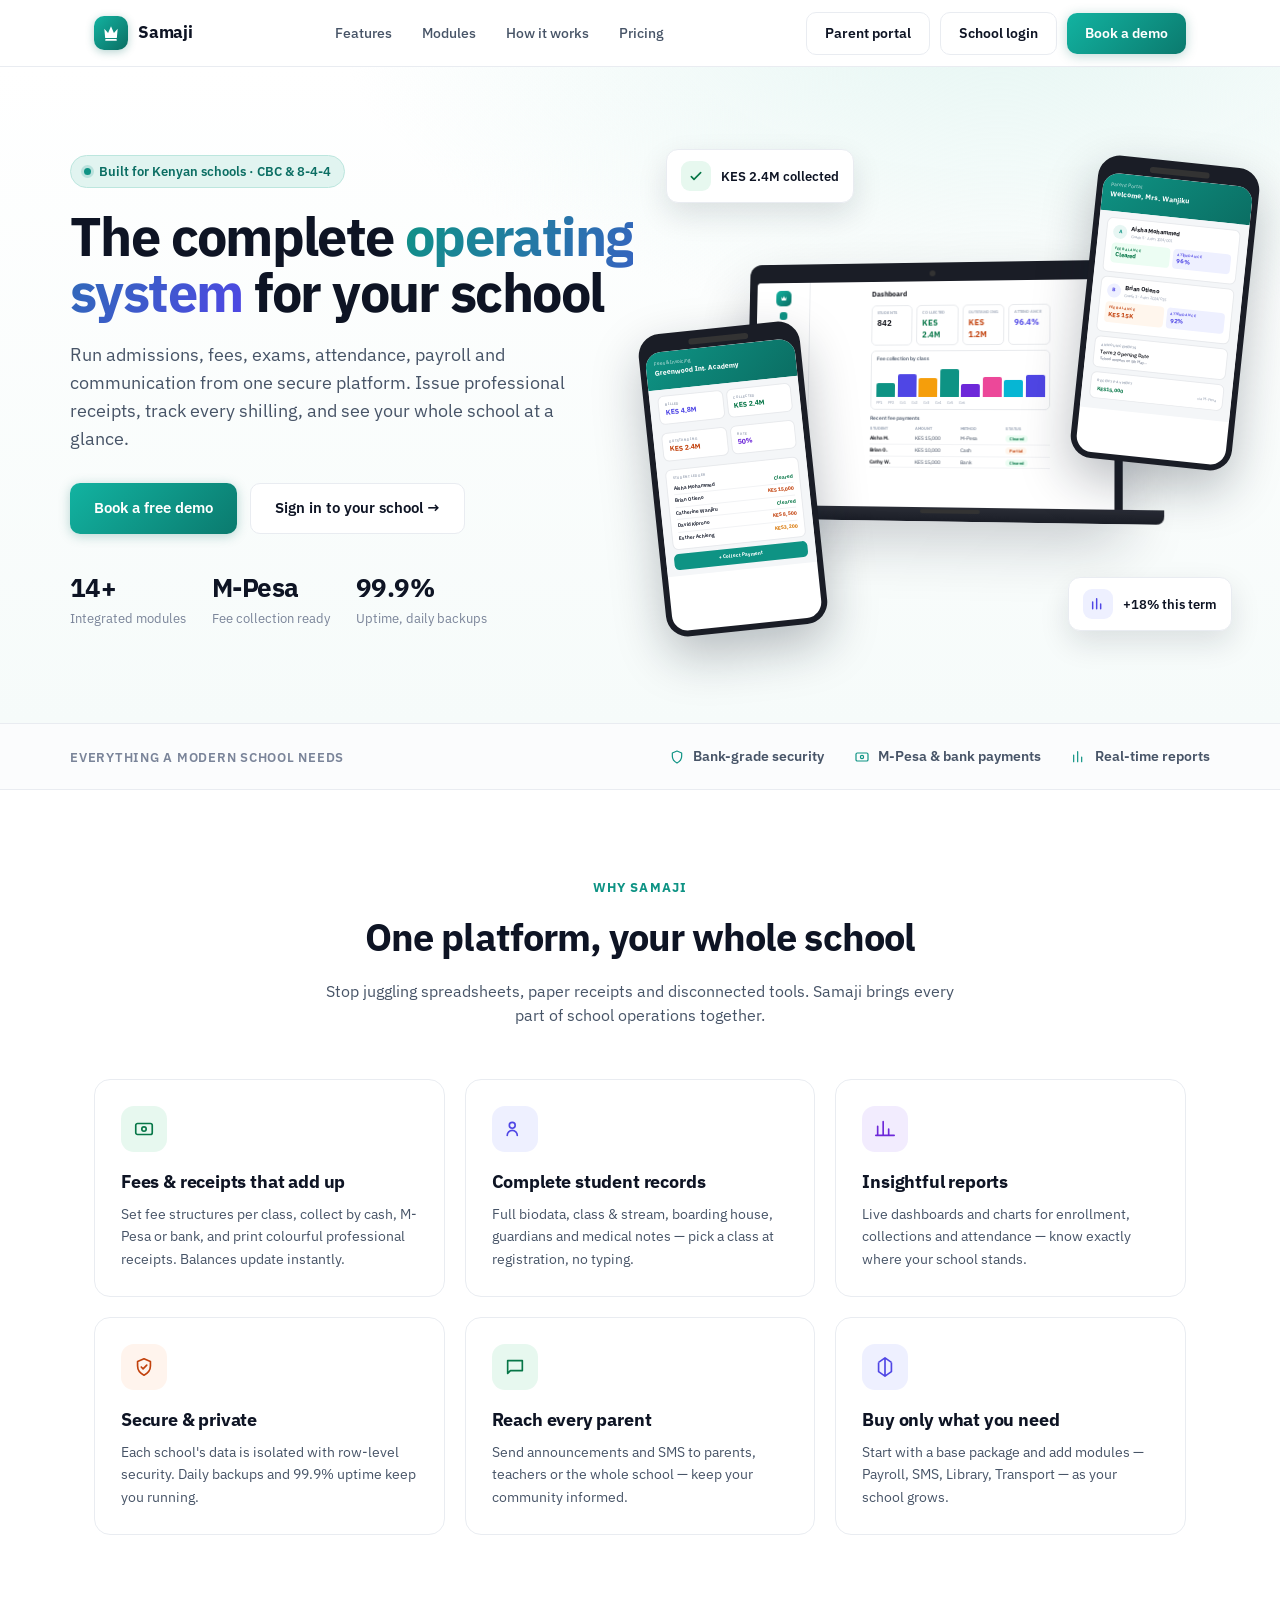
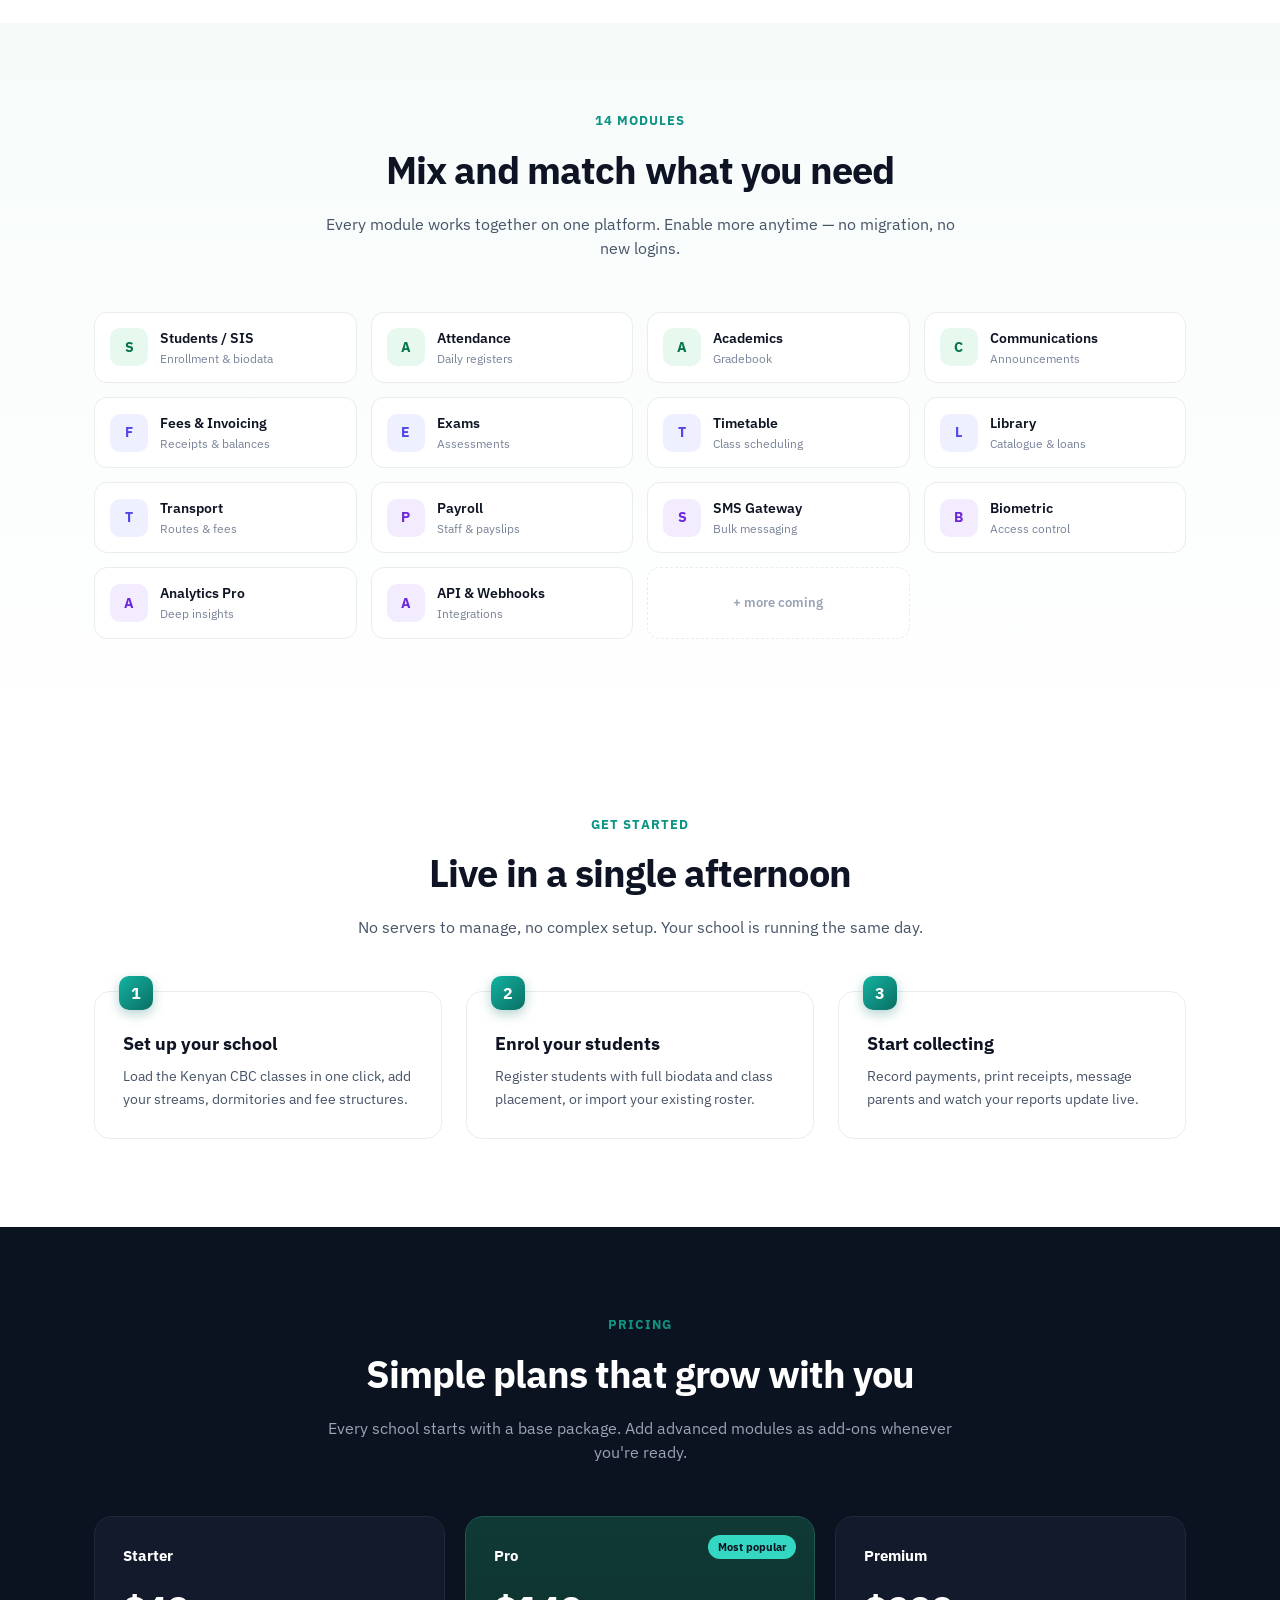
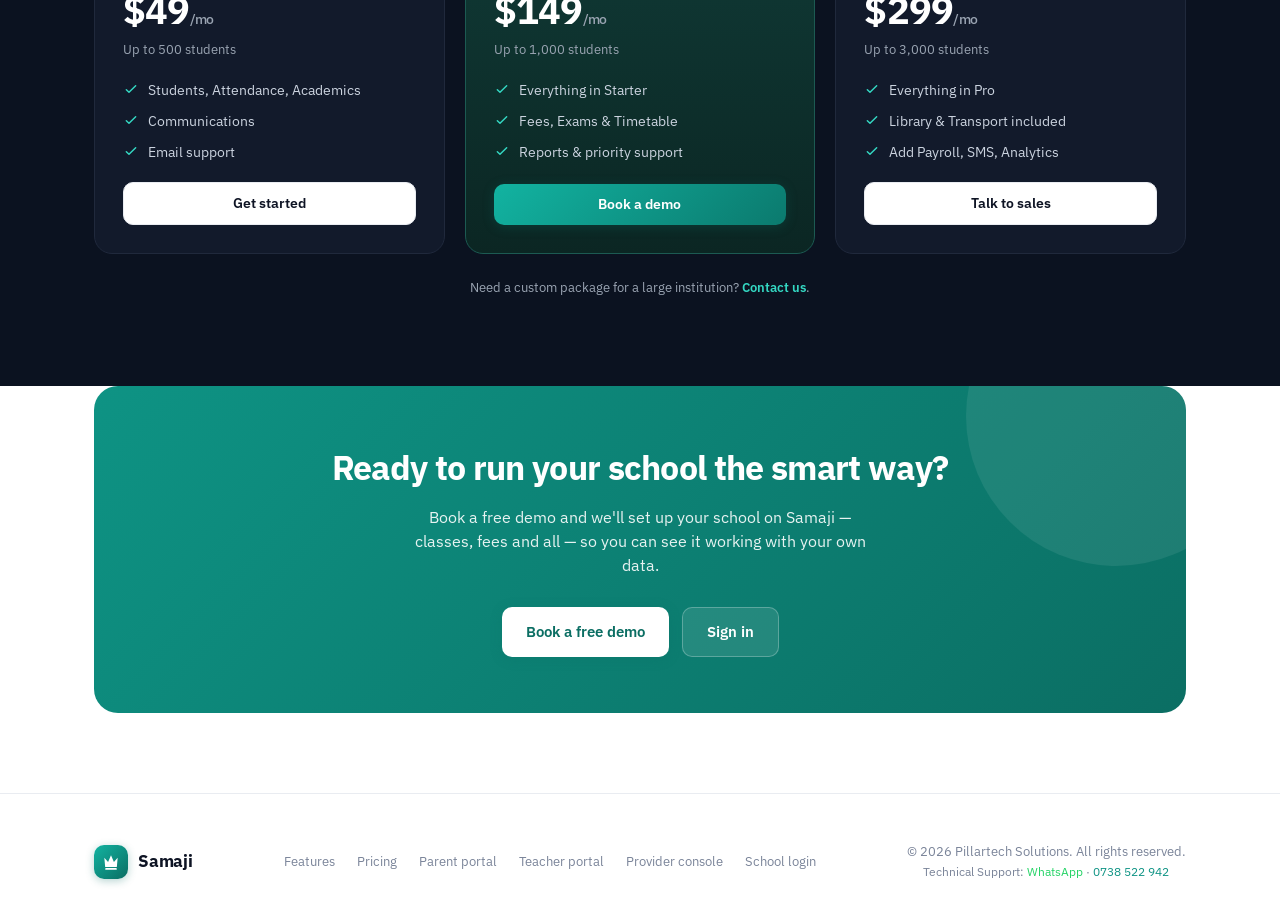
==== commit 4be5791d: "Add 3D device mockups to landing page hero section Replace static hero visual with CSS 3D laptop and" ====
--- a/index.html
+++ b/index.html
@@ -50,24 +50,86 @@
   .hero-meta .m .l{font-size:12.5px;color:var(--muted);margin-top:2px;}
   @media(max-width:520px){h1{font-size:40px;}}
 
-  /* hero visual — stylised dashboard */
-  .shot{position:relative;animation:up .8s .1s both;}
-  .shot .win{background:#fff;border:1px solid var(--line);border-radius:16px;box-shadow:0 30px 70px rgba(16,24,40,.16);overflow:hidden;}
-  .shot .bar{display:flex;align-items:center;gap:7px;padding:12px 15px;border-bottom:1px solid var(--line);background:#FCFDFE;}
-  .shot .bar i{width:10px;height:10px;border-radius:50%;display:block;}
-  .shot .body{padding:18px;display:grid;grid-template-columns:1fr 1fr;gap:12px;}
-  .shot .kpi{border:1px solid var(--line);border-radius:11px;padding:12px 13px;}
-  .shot .kpi .l{font-size:10.5px;color:var(--muted);}
-  .shot .kpi .v{font-size:20px;font-weight:700;margin-top:3px;letter-spacing:-.02em;}
-  .shot .chart{grid-column:1/-1;border:1px solid var(--line);border-radius:11px;padding:14px;}
-  .shot .chart .t{font-size:11.5px;font-weight:600;color:var(--ink2);margin-bottom:12px;}
-  .shot .bars{display:flex;align-items:flex-end;gap:10px;height:90px;}
-  .shot .bars span{flex:1;border-radius:5px 5px 0 0;transform-origin:bottom;animation:grow .9s both;}
-  .badge-float{position:absolute;background:#fff;border:1px solid var(--line);border-radius:12px;box-shadow:0 12px 30px rgba(16,24,40,.12);padding:11px 14px;display:flex;align-items:center;gap:10px;font-size:12.5px;font-weight:600;animation:floaty 4s ease-in-out infinite;}
+  /* hero device showcase */
+  .devices{position:relative;animation:up .8s .1s both;perspective:1200px;display:flex;align-items:center;justify-content:center;min-height:440px;}
+
+  /* laptop */
+  .laptop{position:relative;z-index:2;transform:rotateY(-8deg) rotateX(4deg);transform-style:preserve-3d;transition:transform .5s;}
+  .laptop:hover{transform:rotateY(-2deg) rotateX(1deg);}
+  .laptop .lid{width:380px;background:#1A1D26;border-radius:12px 12px 0 0;padding:8px 8px 0;box-shadow:0 30px 60px rgba(16,24,40,.22);}
+  .laptop .cam{width:6px;height:6px;border-radius:50%;background:#333;margin:0 auto 5px;}
+  .laptop .screen{background:#fff;border-radius:4px 4px 0 0;overflow:hidden;aspect-ratio:16/10;}
+  .laptop .base{width:420px;height:14px;background:linear-gradient(180deg,#2A2D36,#1A1D26);border-radius:0 0 8px 8px;margin:-1px auto 0;position:relative;}
+  .laptop .base::before{content:"";position:absolute;top:2px;left:50%;transform:translateX(-50%);width:60px;height:4px;border-radius:2px;background:#333;}
+
+  /* phone */
+  .phone{position:absolute;z-index:3;background:#1A1D26;border-radius:22px;padding:6px;box-shadow:0 20px 50px rgba(16,24,40,.28);transition:transform .4s;}
+  .phone .notch{width:60px;height:6px;border-radius:3px;background:#333;margin:2px auto 4px;}
+  .phone .pscreen{background:#fff;border-radius:16px;overflow:hidden;width:150px;height:280px;}
+  .phone-l{left:-40px;bottom:-20px;transform:rotate(-6deg);animation:floaty 5s ease-in-out infinite;}
+  .phone-r{right:-36px;top:-10px;transform:rotate(6deg);animation:floaty 5s 1.5s ease-in-out infinite;}
+  .phone:hover{transform:rotate(0deg) scale(1.04);}
+
+  /* miniature UI inside devices */
+  .mini-sidebar{background:#fff;border-right:1px solid #EAECEF;width:56px;float:left;height:100%;padding:6px 4px;}
+  .mini-sidebar .dot{width:8px;height:8px;border-radius:3px;margin:3px auto;background:#E7F6F3;}
+  .mini-sidebar .dot.active{background:#0E9384;}
+  .mini-main{margin-left:56px;padding:8px;overflow:hidden;}
+
+  .mini-topbar{background:#fff;border-bottom:1px solid #EAECEF;padding:5px 8px;display:flex;align-items:center;gap:5px;}
+  .mini-topbar .logo-sm{width:14px;height:14px;border-radius:4px;background:linear-gradient(135deg,#12B3A1,#0B6E63);}
+  .mini-topbar span{font-size:6px;font-weight:700;color:#15171E;}
+
+  .mini-kpi{display:flex;gap:4px;margin-bottom:5px;}
+  .mini-kpi .k{flex:1;border:1px solid #E8EAED;border-radius:5px;padding:4px 5px;}
+  .mini-kpi .k .lb{font-size:4px;color:#98A2B3;text-transform:uppercase;font-weight:600;letter-spacing:.03em;}
+  .mini-kpi .k .vl{font-size:8px;font-weight:700;margin-top:1px;}
+
+  .mini-chart{border:1px solid #E8EAED;border-radius:5px;padding:4px 5px;}
+  .mini-chart .ct{font-size:5px;font-weight:600;color:#475467;margin-bottom:3px;}
+  .mini-bars{display:flex;align-items:flex-end;gap:3px;height:32px;}
+  .mini-bars span{flex:1;border-radius:2px 2px 0 0;transform-origin:bottom;animation:grow .9s both;}
+
+  .mini-table{margin-top:5px;}
+  .mini-table .hdr{display:flex;gap:2px;margin-bottom:2px;}
+  .mini-table .hdr span{font-size:3.5px;font-weight:700;color:#98A2B3;text-transform:uppercase;flex:1;}
+  .mini-table .row{display:flex;gap:2px;padding:2px 0;border-bottom:1px solid #F2F3F5;}
+  .mini-table .row span{font-size:4.5px;color:#344054;flex:1;}
+  .mini-table .row span.bold{font-weight:700;color:#15171E;}
+  .mini-table .row .pill-sm{font-size:3.5px;padding:1px 4px;border-radius:8px;font-weight:700;}
+  .mini-table .row .pill-green{background:#ECFDF3;color:#067647;}
+  .mini-table .row .pill-amber{background:#FFF6ED;color:#C2410C;}
+
+  /* phone miniature */
+  .pmini-head{background:linear-gradient(135deg,#0E9384,#0B6E63);color:#fff;padding:8px 8px 12px;border-radius:0;}
+  .pmini-head .greeting{font-size:5px;color:rgba(255,255,255,.8);}
+  .pmini-head .school{font-size:7px;font-weight:700;}
+  .pmini-body{padding:6px 8px;background:#F4F6F8;}
+  .pmini-card{background:#fff;border-radius:6px;padding:5px 6px;margin-bottom:4px;border:1px solid #E8EAED;}
+  .pmini-card .lb{font-size:3.5px;color:#98A2B3;text-transform:uppercase;font-weight:600;}
+  .pmini-card .vl{font-size:7px;font-weight:700;margin-top:1px;}
+  .pmini-row{display:flex;gap:3px;margin-bottom:4px;}
+
+  .badge-float{position:absolute;background:#fff;border:1px solid var(--line);border-radius:12px;box-shadow:0 12px 30px rgba(16,24,40,.12);padding:11px 14px;display:flex;align-items:center;gap:10px;font-size:12.5px;font-weight:600;animation:floaty 4s ease-in-out infinite;z-index:10;}
   .badge-float .ic{width:30px;height:30px;border-radius:9px;display:flex;align-items:center;justify-content:center;}
   .bf1{top:-22px;left:-26px;}
   .bf2{bottom:-20px;right:-22px;animation-delay:1.2s;}
-  @media(max-width:920px){.bf1{left:6px;}.bf2{right:6px;}}
+
+  @media(max-width:920px){
+    .devices{min-height:340px;perspective:800px;margin-top:20px;}
+    .laptop .lid{width:280px;}
+    .laptop .base{width:310px;}
+    .phone .pscreen{width:120px;height:220px;}
+    .phone-l{left:-20px;bottom:0px;}
+    .phone-r{right:-16px;top:0px;}
+    .bf1{left:6px;}.bf2{right:6px;}
+  }
+  @media(max-width:520px){
+    .phone-l{display:none;}
+    .laptop .lid{width:240px;}
+    .laptop .base{width:268px;}
+    .phone-r{right:0;top:-10px;}
+  }
 
   /* trust */
   .trust{border-top:1px solid var(--line);border-bottom:1px solid var(--line);background:#FBFCFD;}
@@ -177,23 +239,139 @@
         <div class="m"><div class="n">99.9%</div><div class="l">Uptime, daily backups</div></div>
       </div>
     </div>
-    <div class="shot">
-      <div class="badge-float bf1"><span class="ic" style="background:#E7F8EF;color:#067647;"><svg width="16" height="16" viewBox="0 0 24 24" fill="none"><path d="M5 13l4 4L19 7" stroke="currentColor" stroke-width="2.4" stroke-linecap="round" stroke-linejoin="round"/></svg></span>Fees collected</div>
+    <div class="devices">
+      <div class="badge-float bf1"><span class="ic" style="background:#E7F8EF;color:#067647;"><svg width="16" height="16" viewBox="0 0 24 24" fill="none"><path d="M5 13l4 4L19 7" stroke="currentColor" stroke-width="2.4" stroke-linecap="round" stroke-linejoin="round"/></svg></span>KES 2.4M collected</div>
       <div class="badge-float bf2"><span class="ic" style="background:#EEF0FF;color:#4F46E5;"><svg width="16" height="16" viewBox="0 0 24 24" fill="none"><path d="M4 19V9M10 19V4M16 19v-7" stroke="currentColor" stroke-width="2.2" stroke-linecap="round"/></svg></span>+18% this term</div>
-      <div class="win">
-        <div class="bar"><i style="background:#FF5F57"></i><i style="background:#FEBC2E"></i><i style="background:#28C840"></i><span class="mono" style="margin-left:10px;font-size:11px;color:#98A2B3;">samaji.app/school</span></div>
-        <div class="body">
-          <div class="kpi"><div class="l">TOTAL STUDENTS</div><div class="v">1,284</div></div>
-          <div class="kpi"><div class="l">FEES COLLECTED</div><div class="v" style="color:#067647;">KES 8.4M</div></div>
-          <div class="chart">
-            <div class="t">Enrollment by class</div>
-            <div class="bars">
-              <span style="height:50%;background:#0E9384;animation-delay:.1s;"></span>
-              <span style="height:72%;background:#4F46E5;animation-delay:.2s;"></span>
-              <span style="height:60%;background:#F59E0B;animation-delay:.3s;"></span>
-              <span style="height:88%;background:#0E9384;animation-delay:.4s;"></span>
-              <span style="height:46%;background:#6D28D9;animation-delay:.5s;"></span>
-              <span style="height:66%;background:#EC4899;animation-delay:.6s;"></span>
+
+      <!-- PHONE LEFT — Fees & Invoicing (mobile view) -->
+      <div class="phone phone-l">
+        <div class="notch"></div>
+        <div class="pscreen">
+          <div class="pmini-head">
+            <div class="greeting">Fees &amp; Invoicing</div>
+            <div class="school">Greenwood Int. Academy</div>
+          </div>
+          <div class="pmini-body">
+            <div class="pmini-row">
+              <div class="pmini-card" style="flex:1;"><div class="lb">Billed</div><div class="vl" style="color:#4F46E5;">KES 4.8M</div></div>
+              <div class="pmini-card" style="flex:1;"><div class="lb">Collected</div><div class="vl" style="color:#067647;">KES 2.4M</div></div>
+            </div>
+            <div class="pmini-row">
+              <div class="pmini-card" style="flex:1;"><div class="lb">Outstanding</div><div class="vl" style="color:#C2410C;">KES 2.4M</div></div>
+              <div class="pmini-card" style="flex:1;"><div class="lb">Rate</div><div class="vl" style="color:#6D28D9;">50%</div></div>
+            </div>
+            <div class="pmini-card">
+              <div class="lb" style="margin-bottom:3px;">Student ledger</div>
+              <div style="display:flex;justify-content:space-between;padding:2px 0;border-bottom:1px solid #F2F3F5;"><span style="font-size:5px;font-weight:600;">Aisha Mohammed</span><span style="font-size:5px;color:#067647;font-weight:700;">Cleared</span></div>
+              <div style="display:flex;justify-content:space-between;padding:2px 0;border-bottom:1px solid #F2F3F5;"><span style="font-size:5px;font-weight:600;">Brian Otieno</span><span style="font-size:5px;color:#C2410C;font-weight:700;">KES 15,000</span></div>
+              <div style="display:flex;justify-content:space-between;padding:2px 0;border-bottom:1px solid #F2F3F5;"><span style="font-size:5px;font-weight:600;">Catherine Wanjiru</span><span style="font-size:5px;color:#067647;font-weight:700;">Cleared</span></div>
+              <div style="display:flex;justify-content:space-between;padding:2px 0;border-bottom:1px solid #F2F3F5;"><span style="font-size:5px;font-weight:600;">David Kiprono</span><span style="font-size:5px;color:#C2410C;font-weight:700;">KES 8,500</span></div>
+              <div style="display:flex;justify-content:space-between;padding:2px 0;"><span style="font-size:5px;font-weight:600;">Esther Achieng</span><span style="font-size:5px;color:#D97706;font-weight:700;">KES 3,200</span></div>
+            </div>
+            <div style="margin-top:4px;background:#0E9384;color:#fff;text-align:center;padding:4px;border-radius:5px;font-size:5px;font-weight:700;">+ Collect Payment</div>
+          </div>
+        </div>
+      </div>
+
+      <!-- LAPTOP — School Dashboard -->
+      <div class="laptop">
+        <div class="lid">
+          <div class="cam"></div>
+          <div class="screen">
+            <div style="display:flex;height:100%;">
+              <div class="mini-sidebar">
+                <div style="width:16px;height:16px;border-radius:5px;background:linear-gradient(135deg,#12B3A1,#0B6E63);margin:2px auto 6px;display:flex;align-items:center;justify-content:center;"><svg width="8" height="8" viewBox="0 0 24 24" fill="#fff"><path d="M5 18L4 7l4.5 5L12 4l3.5 8L20 7l-1 11H5z"/></svg></div>
+                <div class="dot active"></div>
+                <div class="dot"></div>
+                <div class="dot"></div>
+                <div class="dot"></div>
+                <div class="dot" style="background:#EEF0FF;"></div>
+                <div class="dot" style="background:#EEF0FF;"></div>
+                <div class="dot" style="background:#EEF0FF;"></div>
+                <div class="dot" style="background:#F1ECFE;"></div>
+              </div>
+              <div class="mini-main">
+                <div style="font-size:7px;font-weight:700;margin-bottom:5px;color:#15171E;">Dashboard</div>
+                <div class="mini-kpi">
+                  <div class="k"><div class="lb">Students</div><div class="vl" style="color:#15171E;">842</div></div>
+                  <div class="k"><div class="lb">Collected</div><div class="vl" style="color:#067647;">KES 2.4M</div></div>
+                  <div class="k"><div class="lb">Outstanding</div><div class="vl" style="color:#C2410C;">KES 1.2M</div></div>
+                  <div class="k"><div class="lb">Attendance</div><div class="vl" style="color:#4F46E5;">96.4%</div></div>
+                </div>
+                <div class="mini-chart">
+                  <div class="ct">Fee collection by class</div>
+                  <div class="mini-bars">
+                    <span style="height:45%;background:#0E9384;animation-delay:.15s;"></span>
+                    <span style="height:72%;background:#4F46E5;animation-delay:.25s;"></span>
+                    <span style="height:58%;background:#F59E0B;animation-delay:.35s;"></span>
+                    <span style="height:88%;background:#0E9384;animation-delay:.45s;"></span>
+                    <span style="height:40%;background:#6D28D9;animation-delay:.55s;"></span>
+                    <span style="height:64%;background:#EC4899;animation-delay:.65s;"></span>
+                    <span style="height:52%;background:#06B6D4;animation-delay:.75s;"></span>
+                    <span style="height:70%;background:#4F46E5;animation-delay:.85s;"></span>
+                  </div>
+                  <div style="display:flex;gap:6px;margin-top:3px;">
+                    <span style="font-size:3.5px;color:#98A2B3;">PP1</span>
+                    <span style="font-size:3.5px;color:#98A2B3;">PP2</span>
+                    <span style="font-size:3.5px;color:#98A2B3;">Gr1</span>
+                    <span style="font-size:3.5px;color:#98A2B3;">Gr2</span>
+                    <span style="font-size:3.5px;color:#98A2B3;">Gr3</span>
+                    <span style="font-size:3.5px;color:#98A2B3;">Gr4</span>
+                    <span style="font-size:3.5px;color:#98A2B3;">Gr5</span>
+                    <span style="font-size:3.5px;color:#98A2B3;">Gr6</span>
+                  </div>
+                </div>
+                <div class="mini-table">
+                  <div style="font-size:5px;font-weight:600;color:#475467;margin:5px 0 3px;">Recent fee payments</div>
+                  <div class="hdr"><span>Student</span><span>Amount</span><span>Method</span><span>Status</span></div>
+                  <div class="row"><span class="bold">Aisha M.</span><span>KES 15,000</span><span>M-Pesa</span><span><span class="pill-sm pill-green">Cleared</span></span></div>
+                  <div class="row"><span class="bold">Brian O.</span><span>KES 10,000</span><span>Cash</span><span><span class="pill-sm pill-amber">Partial</span></span></div>
+                  <div class="row"><span class="bold">Cathy W.</span><span>KES 15,000</span><span>Bank</span><span><span class="pill-sm pill-green">Cleared</span></span></div>
+                </div>
+              </div>
+            </div>
+          </div>
+        </div>
+        <div class="base"></div>
+      </div>
+
+      <!-- PHONE RIGHT — Parent Portal -->
+      <div class="phone phone-r">
+        <div class="notch"></div>
+        <div class="pscreen">
+          <div class="pmini-head" style="background:linear-gradient(135deg,#0E9384,#0B6E63);">
+            <div class="greeting">Parent Portal</div>
+            <div class="school">Welcome, Mrs. Wanjiku</div>
+          </div>
+          <div class="pmini-body">
+            <div class="pmini-card">
+              <div style="display:flex;align-items:center;gap:4px;margin-bottom:4px;">
+                <div style="width:14px;height:14px;border-radius:50%;background:#E7F6F3;display:flex;align-items:center;justify-content:center;font-size:5px;font-weight:700;color:#0E9384;">A</div>
+                <div><div style="font-size:6px;font-weight:700;color:#15171E;">Aisha Mohammed</div><div style="font-size:4px;color:#98A2B3;">Grade 5 &middot; Adm: 2024/001</div></div>
+              </div>
+              <div class="pmini-row">
+                <div style="flex:1;background:#ECFDF3;border-radius:4px;padding:3px 4px;"><div style="font-size:3.5px;color:#067647;font-weight:600;">FEE BALANCE</div><div style="font-size:6px;font-weight:700;color:#067647;">Cleared</div></div>
+                <div style="flex:1;background:#EEF0FF;border-radius:4px;padding:3px 4px;"><div style="font-size:3.5px;color:#4F46E5;font-weight:600;">ATTENDANCE</div><div style="font-size:6px;font-weight:700;color:#4F46E5;">96%</div></div>
+              </div>
+            </div>
+            <div class="pmini-card">
+              <div style="display:flex;align-items:center;gap:4px;margin-bottom:4px;">
+                <div style="width:14px;height:14px;border-radius:50%;background:#EEF0FF;display:flex;align-items:center;justify-content:center;font-size:5px;font-weight:700;color:#4F46E5;">B</div>
+                <div><div style="font-size:6px;font-weight:700;color:#15171E;">Brian Otieno</div><div style="font-size:4px;color:#98A2B3;">Grade 3 &middot; Adm: 2024/015</div></div>
+              </div>
+              <div class="pmini-row">
+                <div style="flex:1;background:#FFF6ED;border-radius:4px;padding:3px 4px;"><div style="font-size:3.5px;color:#C2410C;font-weight:600;">FEE BALANCE</div><div style="font-size:6px;font-weight:700;color:#C2410C;">KES 15K</div></div>
+                <div style="flex:1;background:#EEF0FF;border-radius:4px;padding:3px 4px;"><div style="font-size:3.5px;color:#4F46E5;font-weight:600;">ATTENDANCE</div><div style="font-size:6px;font-weight:700;color:#4F46E5;">92%</div></div>
+              </div>
+            </div>
+            <div class="pmini-card">
+              <div class="lb" style="margin-bottom:2px;">Announcements</div>
+              <div style="font-size:5px;font-weight:600;color:#15171E;">Term 2 Opening Date</div>
+              <div style="font-size:4px;color:#667085;">School reopens on 5th May...</div>
+            </div>
+            <div class="pmini-card">
+              <div class="lb" style="margin-bottom:2px;">Recent Payment</div>
+              <div style="display:flex;justify-content:space-between;"><span style="font-size:5px;font-weight:700;color:#067647;">KES 15,000</span><span style="font-size:4px;color:#98A2B3;">via M-Pesa</span></div>
             </div>
           </div>
         </div>
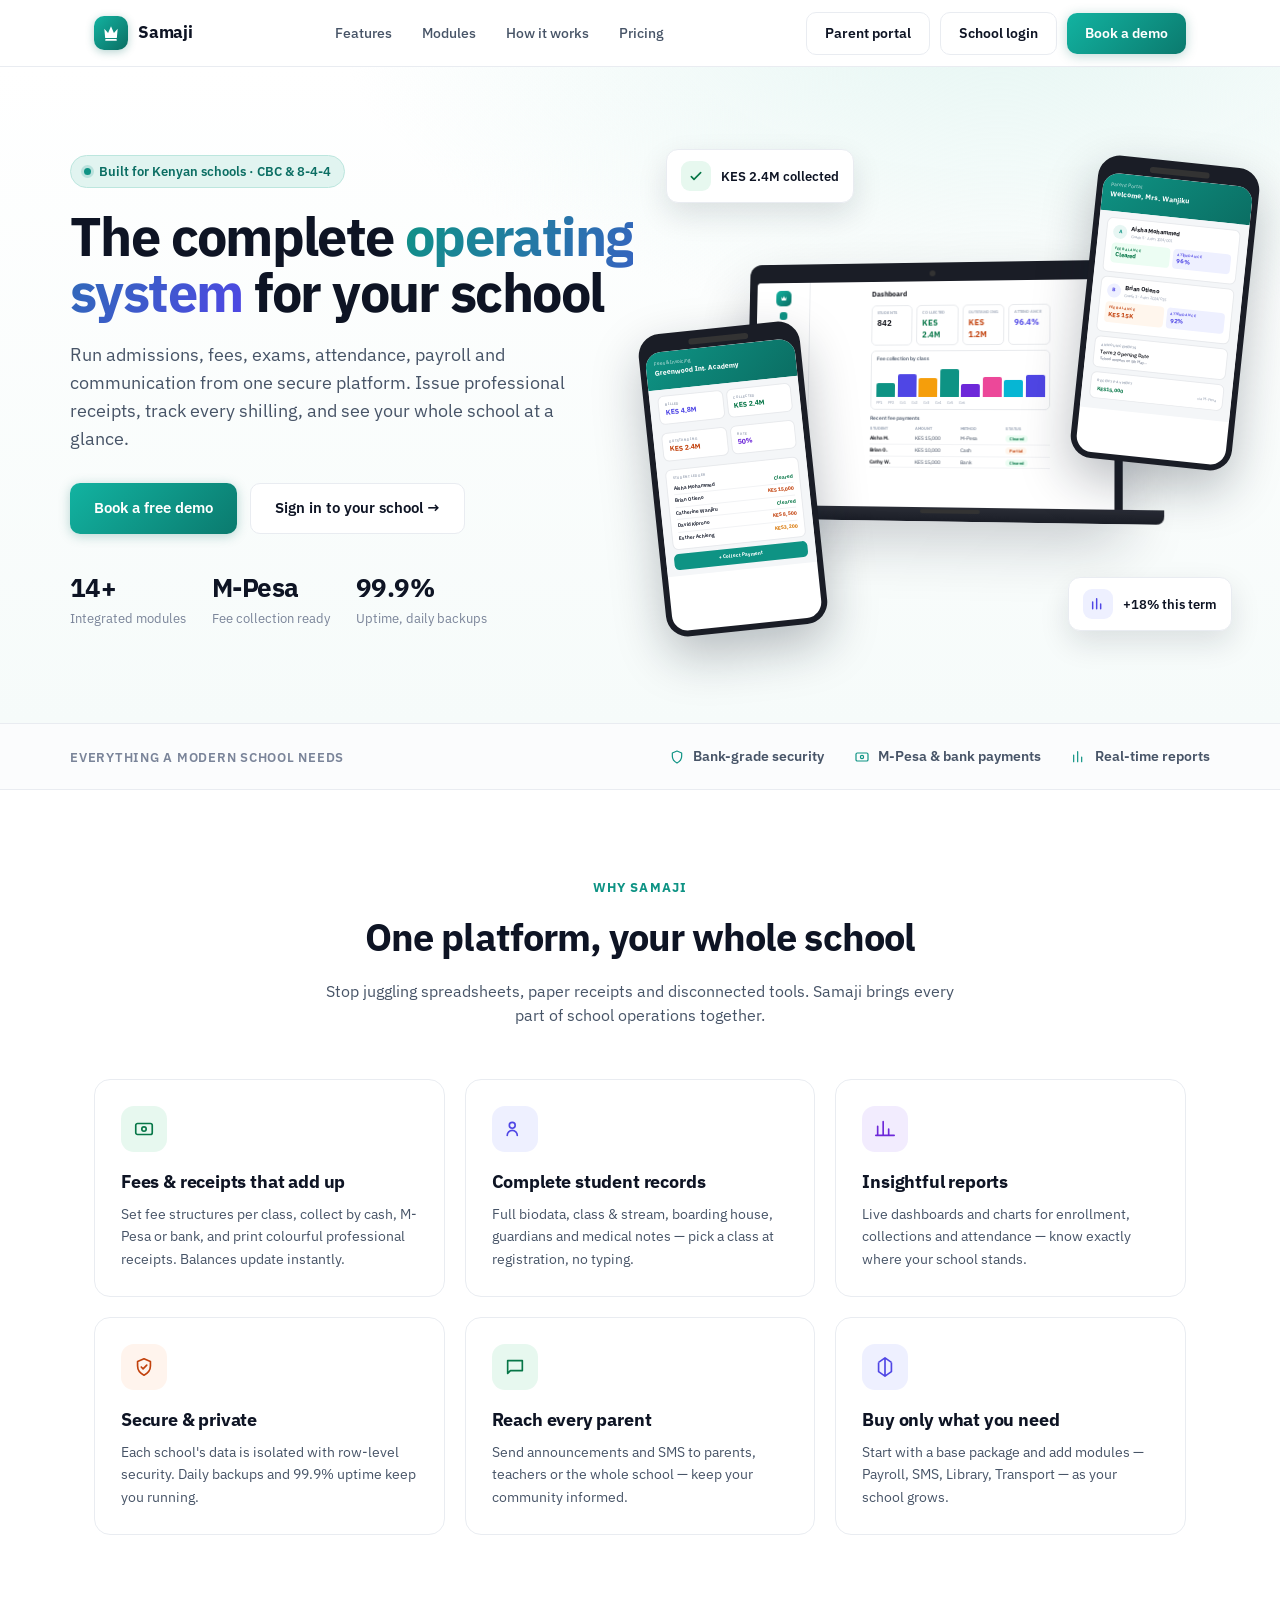
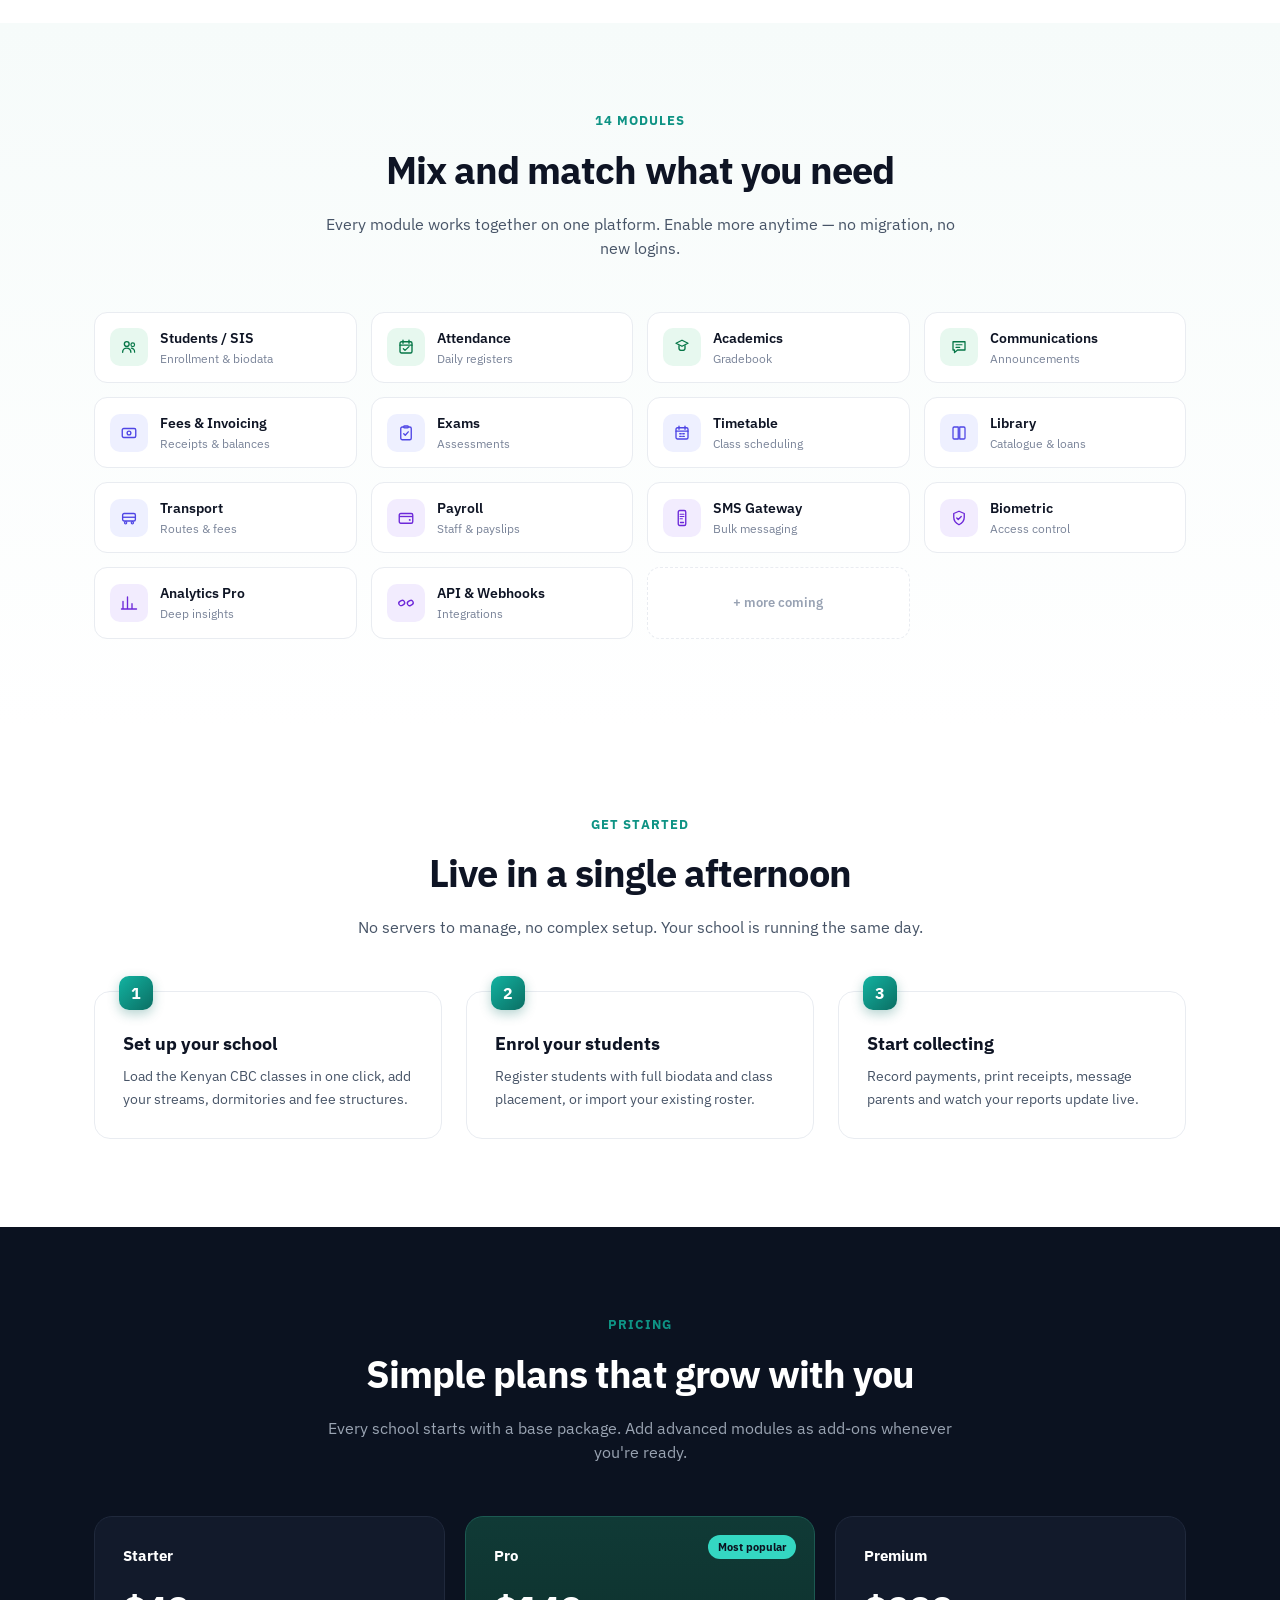
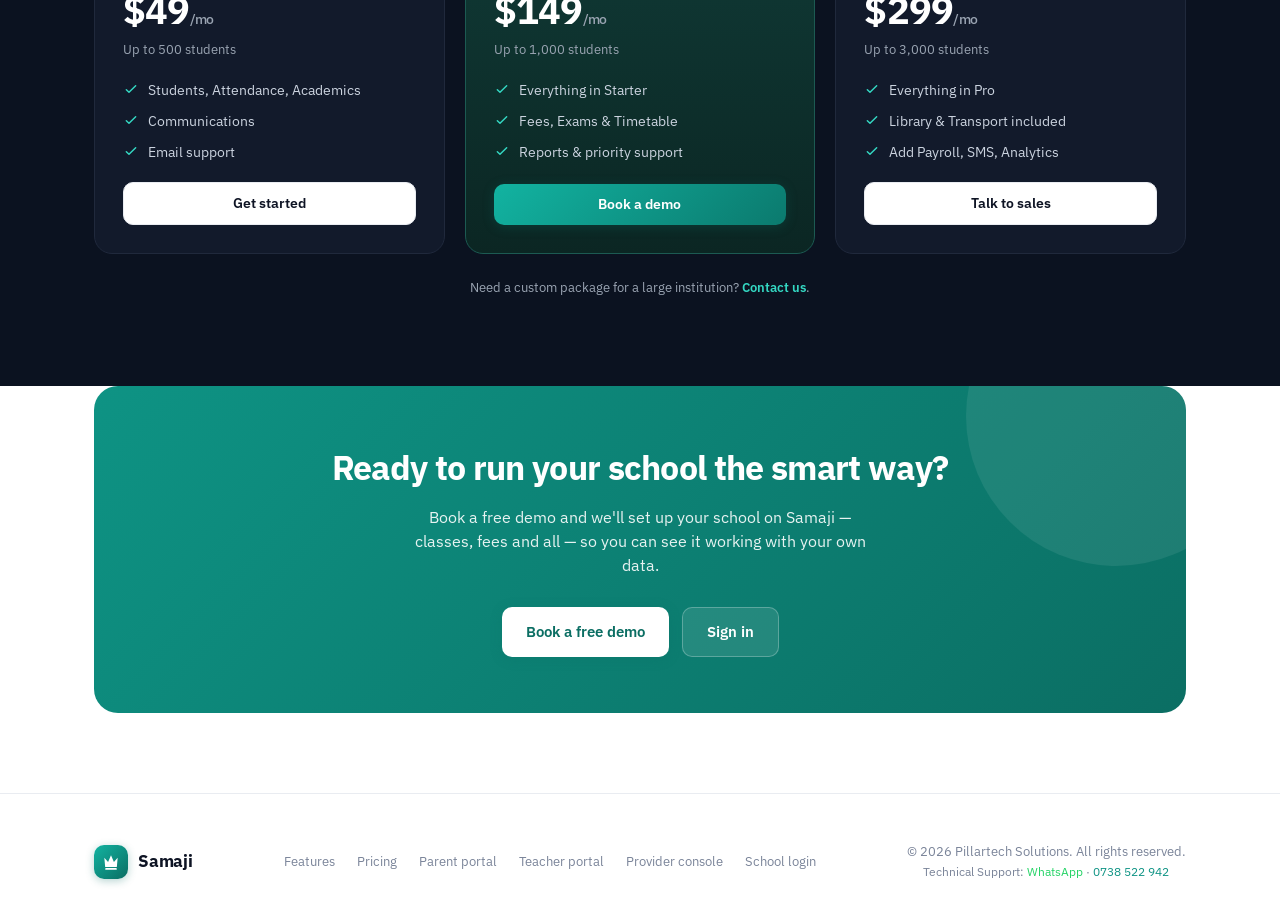
==== commit 6219b6ad: "Replace single-letter module icons with real SVG icons everywhere Every module tile across the landi" ====
--- a/index.html
+++ b/index.html
@@ -417,20 +417,20 @@
       <p>Every module works together on one platform. Enable more anytime — no migration, no new logins.</p>
     </div>
     <div class="mod-grid">
-      <div class="mod"><span class="t" style="background:#E7F8EF;color:#067647;">S</span><div><div class="nm">Students / SIS</div><div class="ds">Enrollment &amp; biodata</div></div></div>
-      <div class="mod"><span class="t" style="background:#E7F8EF;color:#067647;">A</span><div><div class="nm">Attendance</div><div class="ds">Daily registers</div></div></div>
-      <div class="mod"><span class="t" style="background:#E7F8EF;color:#067647;">A</span><div><div class="nm">Academics</div><div class="ds">Gradebook</div></div></div>
-      <div class="mod"><span class="t" style="background:#E7F8EF;color:#067647;">C</span><div><div class="nm">Communications</div><div class="ds">Announcements</div></div></div>
-      <div class="mod"><span class="t" style="background:#EEF0FF;color:#4F46E5;">F</span><div><div class="nm">Fees &amp; Invoicing</div><div class="ds">Receipts &amp; balances</div></div></div>
-      <div class="mod"><span class="t" style="background:#EEF0FF;color:#4F46E5;">E</span><div><div class="nm">Exams</div><div class="ds">Assessments</div></div></div>
-      <div class="mod"><span class="t" style="background:#EEF0FF;color:#4F46E5;">T</span><div><div class="nm">Timetable</div><div class="ds">Class scheduling</div></div></div>
-      <div class="mod"><span class="t" style="background:#EEF0FF;color:#4F46E5;">L</span><div><div class="nm">Library</div><div class="ds">Catalogue &amp; loans</div></div></div>
-      <div class="mod"><span class="t" style="background:#EEF0FF;color:#4F46E5;">T</span><div><div class="nm">Transport</div><div class="ds">Routes &amp; fees</div></div></div>
-      <div class="mod"><span class="t" style="background:#F2ECFE;color:#6D28D9;">P</span><div><div class="nm">Payroll</div><div class="ds">Staff &amp; payslips</div></div></div>
-      <div class="mod"><span class="t" style="background:#F2ECFE;color:#6D28D9;">S</span><div><div class="nm">SMS Gateway</div><div class="ds">Bulk messaging</div></div></div>
-      <div class="mod"><span class="t" style="background:#F2ECFE;color:#6D28D9;">B</span><div><div class="nm">Biometric</div><div class="ds">Access control</div></div></div>
-      <div class="mod"><span class="t" style="background:#F2ECFE;color:#6D28D9;">A</span><div><div class="nm">Analytics Pro</div><div class="ds">Deep insights</div></div></div>
-      <div class="mod"><span class="t" style="background:#F2ECFE;color:#6D28D9;">A</span><div><div class="nm">API &amp; Webhooks</div><div class="ds">Integrations</div></div></div>
+      <div class="mod"><span class="t" style="background:#E7F8EF;color:#067647;"><svg width="18" height="18" viewBox="0 0 24 24" fill="none"><circle cx="9" cy="8" r="3.2" stroke="currentColor" stroke-width="1.8"/><path d="M3.5 19a5.5 5.5 0 0 1 11 0" stroke="currentColor" stroke-width="1.8" stroke-linecap="round"/><circle cx="17" cy="9" r="2.4" stroke="currentColor" stroke-width="1.6"/><path d="M15.2 13.6c2.4.4 4.3 2.3 4.3 5.4" stroke="currentColor" stroke-width="1.6" stroke-linecap="round"/></svg></span><div><div class="nm">Students / SIS</div><div class="ds">Enrollment &amp; biodata</div></div></div>
+      <div class="mod"><span class="t" style="background:#E7F8EF;color:#067647;"><svg width="18" height="18" viewBox="0 0 24 24" fill="none"><rect x="4" y="5" width="16" height="15" rx="2" stroke="currentColor" stroke-width="1.8"/><path d="M4 9.5h16M8 3v4M16 3v4" stroke="currentColor" stroke-width="1.8" stroke-linecap="round"/><path d="M8.5 14.3l2.2 2.2L16 11.5" stroke="currentColor" stroke-width="1.8" stroke-linecap="round" stroke-linejoin="round"/></svg></span><div><div class="nm">Attendance</div><div class="ds">Daily registers</div></div></div>
+      <div class="mod"><span class="t" style="background:#E7F8EF;color:#067647;"><svg width="18" height="18" viewBox="0 0 24 24" fill="none"><path d="M4 7l8-4 8 4-8 4-8-4z" stroke="currentColor" stroke-width="1.8" stroke-linejoin="round"/><path d="M8 9.5V14c0 1.5 1.8 2.5 4 2.5s4-1 4-2.5V9.5" stroke="currentColor" stroke-width="1.8"/></svg></span><div><div class="nm">Academics</div><div class="ds">Gradebook</div></div></div>
+      <div class="mod"><span class="t" style="background:#E7F8EF;color:#067647;"><svg width="18" height="18" viewBox="0 0 24 24" fill="none"><path d="M4 5h16v11H10l-4 3.5V16H4z" stroke="currentColor" stroke-width="1.7" stroke-linejoin="round"/><path d="M8 9h8M8 12.5h5" stroke="currentColor" stroke-width="1.5" stroke-linecap="round"/></svg></span><div><div class="nm">Communications</div><div class="ds">Announcements</div></div></div>
+      <div class="mod"><span class="t" style="background:#EEF0FF;color:#4F46E5;"><svg width="18" height="18" viewBox="0 0 24 24" fill="none"><rect x="3" y="6" width="18" height="12" rx="2" stroke="currentColor" stroke-width="1.8"/><circle cx="12" cy="12" r="2.5" stroke="currentColor" stroke-width="1.8"/></svg></span><div><div class="nm">Fees &amp; Invoicing</div><div class="ds">Receipts &amp; balances</div></div></div>
+      <div class="mod"><span class="t" style="background:#EEF0FF;color:#4F46E5;"><svg width="18" height="18" viewBox="0 0 24 24" fill="none"><rect x="5" y="4" width="14" height="17" rx="2" stroke="currentColor" stroke-width="1.8"/><rect x="9" y="2.3" width="6" height="3" rx="1" stroke="currentColor" stroke-width="1.6"/><path d="M9 13l2 2 4-4.5" stroke="currentColor" stroke-width="1.8" stroke-linecap="round" stroke-linejoin="round"/></svg></span><div><div class="nm">Exams</div><div class="ds">Assessments</div></div></div>
+      <div class="mod"><span class="t" style="background:#EEF0FF;color:#4F46E5;"><svg width="18" height="18" viewBox="0 0 24 24" fill="none"><rect x="4" y="5" width="16" height="15" rx="2" stroke="currentColor" stroke-width="1.8"/><path d="M4 9.5h16M8 3v4M16 3v4" stroke="currentColor" stroke-width="1.8" stroke-linecap="round"/><path d="M9 13h2M13 13h2M9 16.5h2M13 16.5h2" stroke="currentColor" stroke-width="1.8" stroke-linecap="round"/></svg></span><div><div class="nm">Timetable</div><div class="ds">Class scheduling</div></div></div>
+      <div class="mod"><span class="t" style="background:#EEF0FF;color:#4F46E5;"><svg width="18" height="18" viewBox="0 0 24 24" fill="none"><path d="M4 5.5C4 4.7 4.7 4 5.5 4H11v16H5.5A1.5 1.5 0 0 1 4 18.5v-13z" stroke="currentColor" stroke-width="1.7" stroke-linejoin="round"/><path d="M20 5.5c0-.8-.7-1.5-1.5-1.5H13v16h5.5c.8 0 1.5-.7 1.5-1.5v-13z" stroke="currentColor" stroke-width="1.7" stroke-linejoin="round"/></svg></span><div><div class="nm">Library</div><div class="ds">Catalogue &amp; loans</div></div></div>
+      <div class="mod"><span class="t" style="background:#EEF0FF;color:#4F46E5;"><svg width="18" height="18" viewBox="0 0 24 24" fill="none"><rect x="3.5" y="6" width="17" height="10" rx="2" stroke="currentColor" stroke-width="1.8"/><path d="M3.5 11h17" stroke="currentColor" stroke-width="1.8"/><circle cx="7.5" cy="18.4" r="1.5" stroke="currentColor" stroke-width="1.6"/><circle cx="16.5" cy="18.4" r="1.5" stroke="currentColor" stroke-width="1.6"/></svg></span><div><div class="nm">Transport</div><div class="ds">Routes &amp; fees</div></div></div>
+      <div class="mod"><span class="t" style="background:#F2ECFE;color:#6D28D9;"><svg width="18" height="18" viewBox="0 0 24 24" fill="none"><rect x="3" y="6" width="18" height="13" rx="2" stroke="currentColor" stroke-width="1.8"/><path d="M3 10h18" stroke="currentColor" stroke-width="1.8"/><circle cx="17" cy="14.5" r="1.3" fill="currentColor"/></svg></span><div><div class="nm">Payroll</div><div class="ds">Staff &amp; payslips</div></div></div>
+      <div class="mod"><span class="t" style="background:#F2ECFE;color:#6D28D9;"><svg width="18" height="18" viewBox="0 0 24 24" fill="none"><rect x="7" y="2" width="10" height="20" rx="2" stroke="currentColor" stroke-width="1.8"/><path d="M10 18h4" stroke="currentColor" stroke-width="1.8" stroke-linecap="round"/><path d="M9.5 7h5M9.5 10h5M9.5 13h3" stroke="currentColor" stroke-width="1.5" stroke-linecap="round"/></svg></span><div><div class="nm">SMS Gateway</div><div class="ds">Bulk messaging</div></div></div>
+      <div class="mod"><span class="t" style="background:#F2ECFE;color:#6D28D9;"><svg width="18" height="18" viewBox="0 0 24 24" fill="none"><path d="M12 3l7 3v5c0 4.5-3 8-7 10-4-2-7-5.5-7-10V6l7-3z" stroke="currentColor" stroke-width="1.8" stroke-linejoin="round"/><path d="M9 12l2 2 4-4" stroke="currentColor" stroke-width="1.8" stroke-linecap="round" stroke-linejoin="round"/></svg></span><div><div class="nm">Biometric</div><div class="ds">Access control</div></div></div>
+      <div class="mod"><span class="t" style="background:#F2ECFE;color:#6D28D9;"><svg width="18" height="18" viewBox="0 0 24 24" fill="none"><path d="M4 20V10M10 20V4M16 20v-7M22 20H2" stroke="currentColor" stroke-width="1.8" stroke-linecap="round"/></svg></span><div><div class="nm">Analytics Pro</div><div class="ds">Deep insights</div></div></div>
+      <div class="mod"><span class="t" style="background:#F2ECFE;color:#6D28D9;"><svg width="18" height="18" viewBox="0 0 24 24" fill="none"><rect x="2.3" y="9" width="8" height="6" rx="3" stroke="currentColor" stroke-width="1.8" transform="rotate(-30 6.3 12)"/><rect x="13.7" y="9" width="8" height="6" rx="3" stroke="currentColor" stroke-width="1.8" transform="rotate(-30 17.7 12)"/></svg></span><div><div class="nm">API &amp; Webhooks</div><div class="ds">Integrations</div></div></div>
       <div class="mod" style="border-style:dashed;align-items:center;justify-content:center;color:#98A2B3;font-size:13px;font-weight:600;">+ more coming</div>
     </div>
   </div>
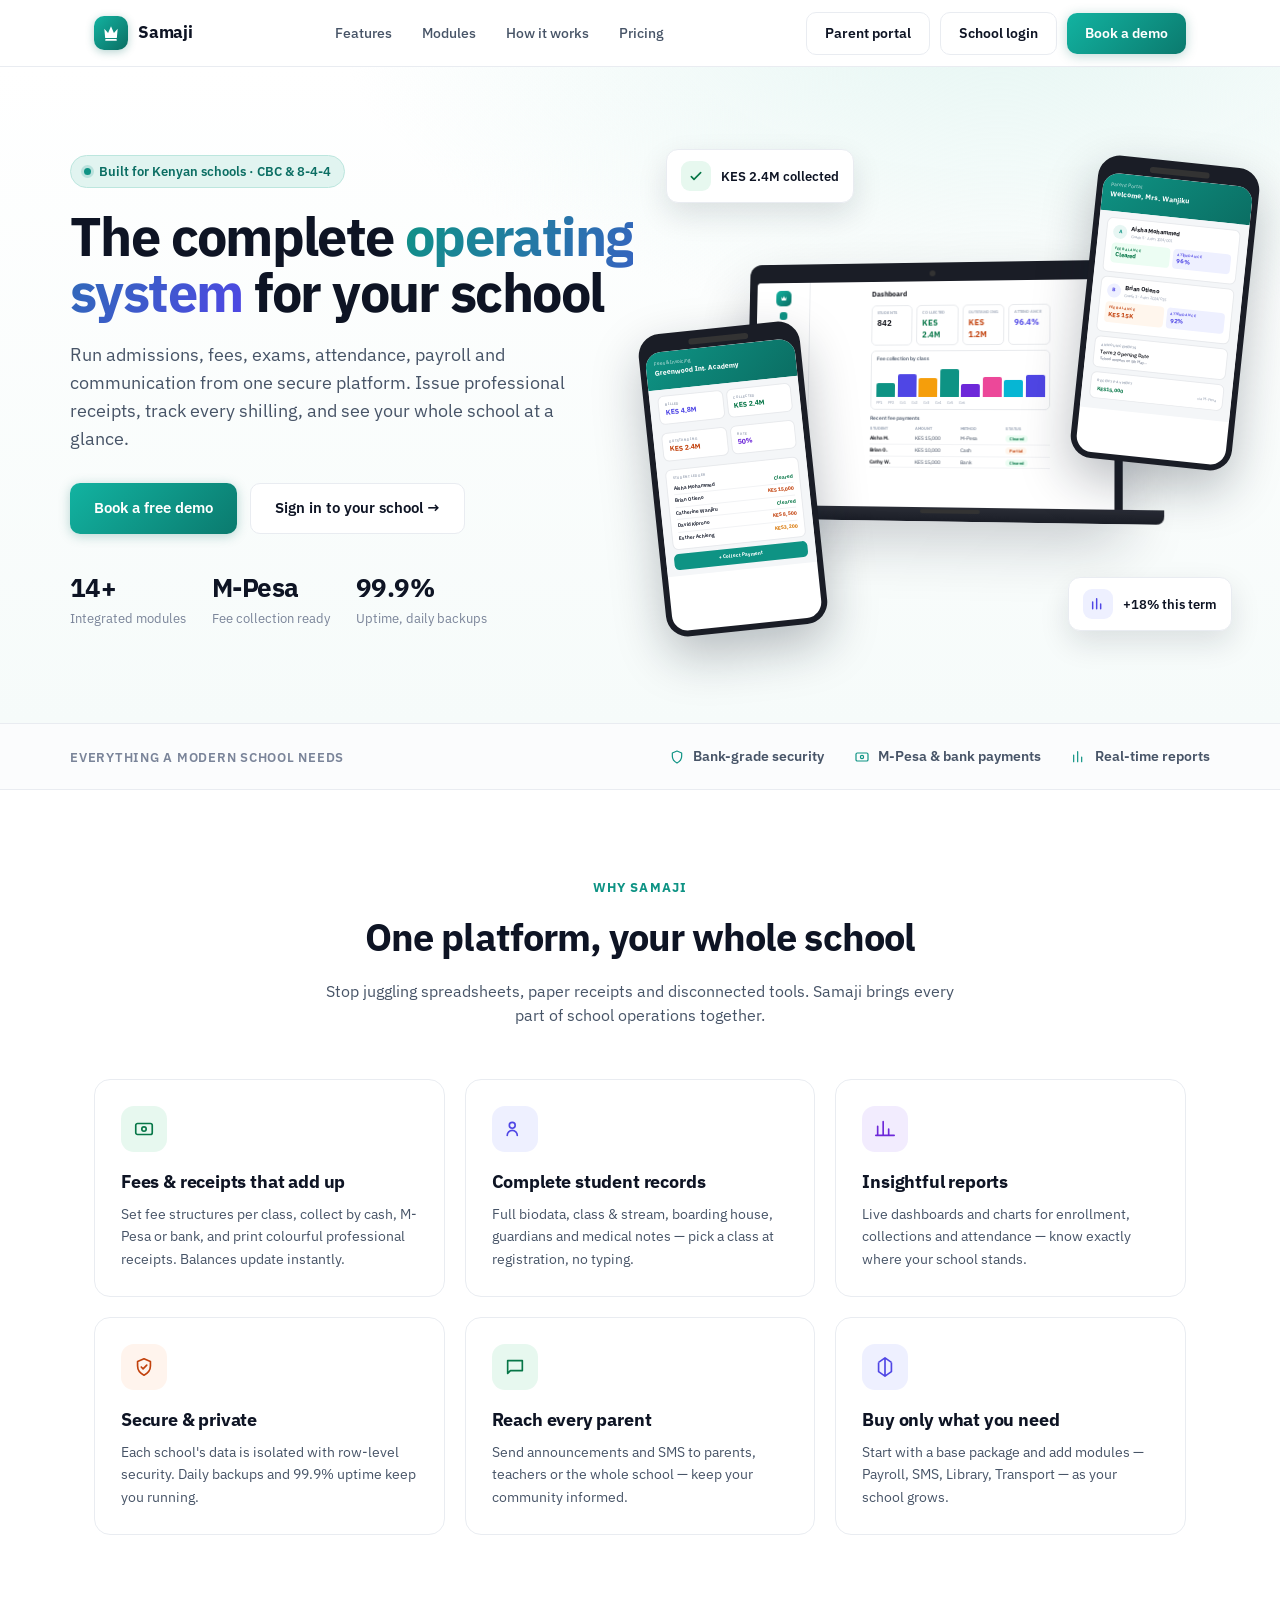
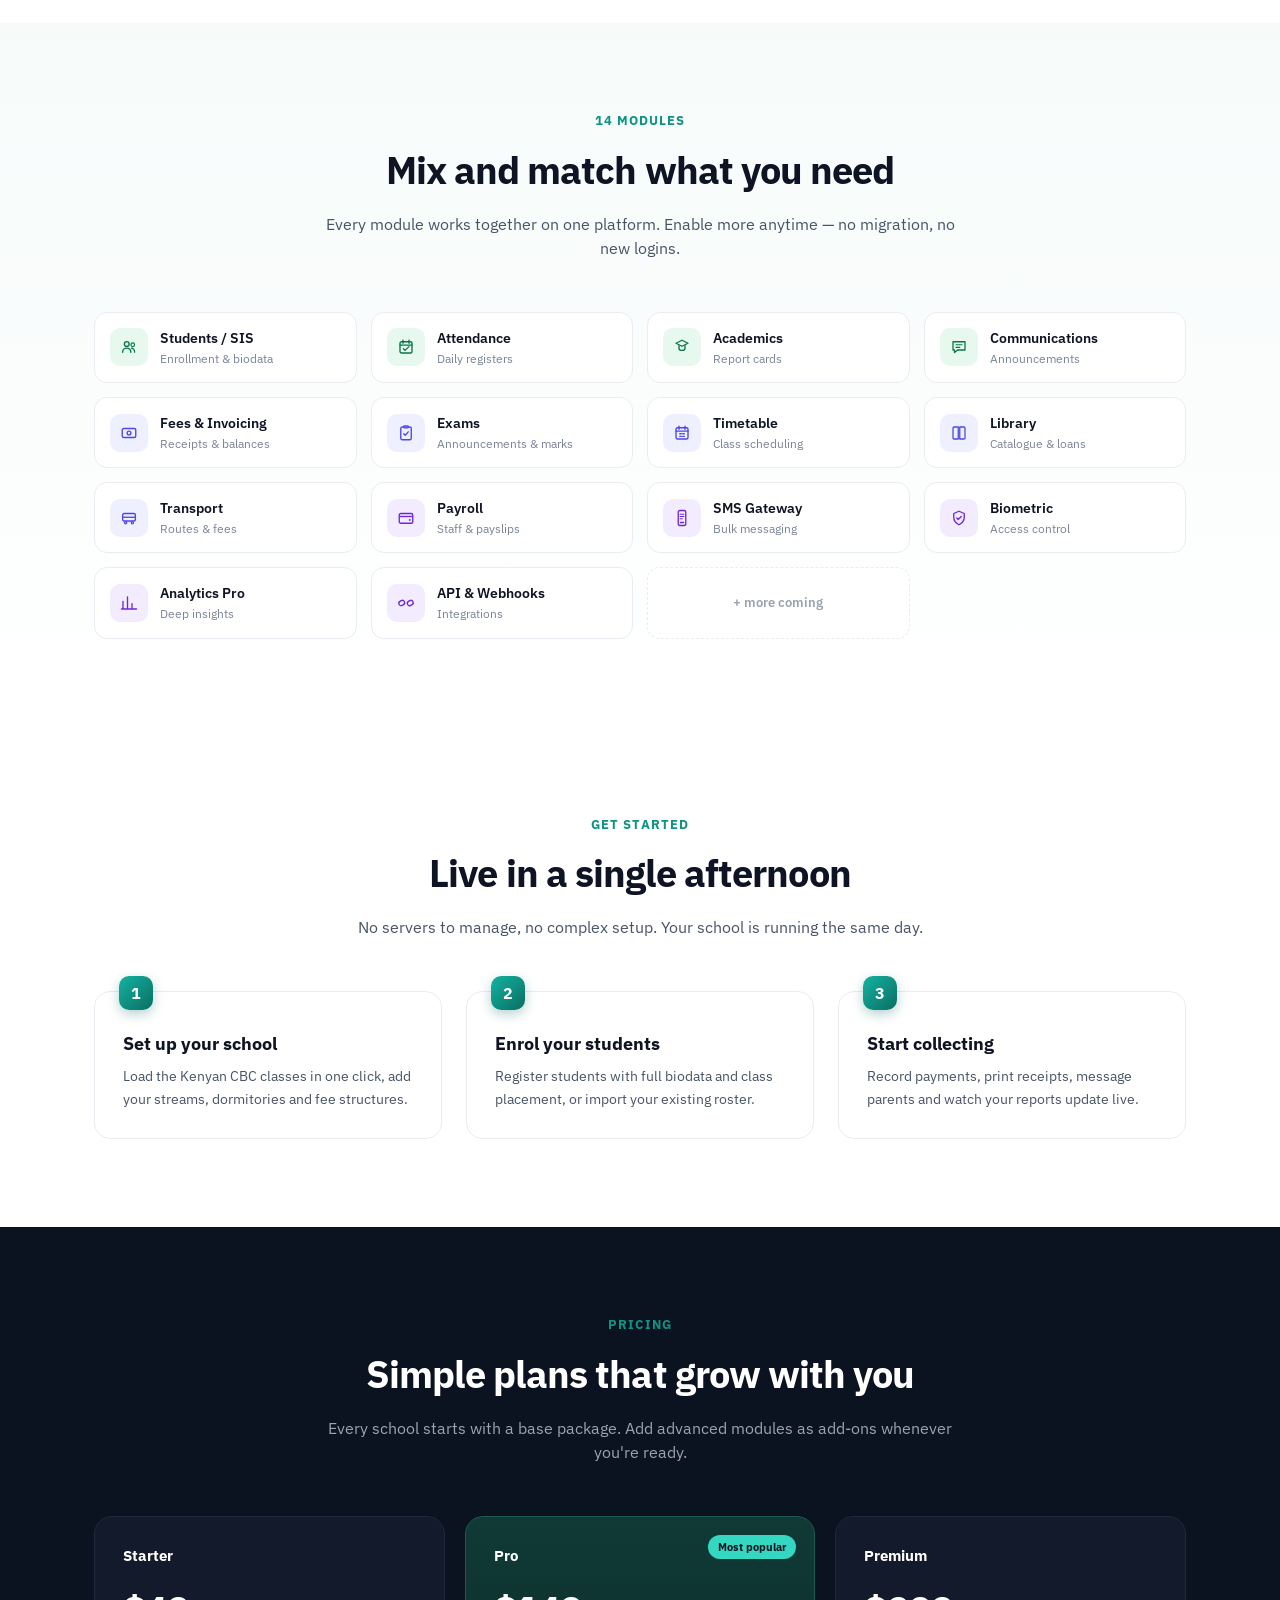
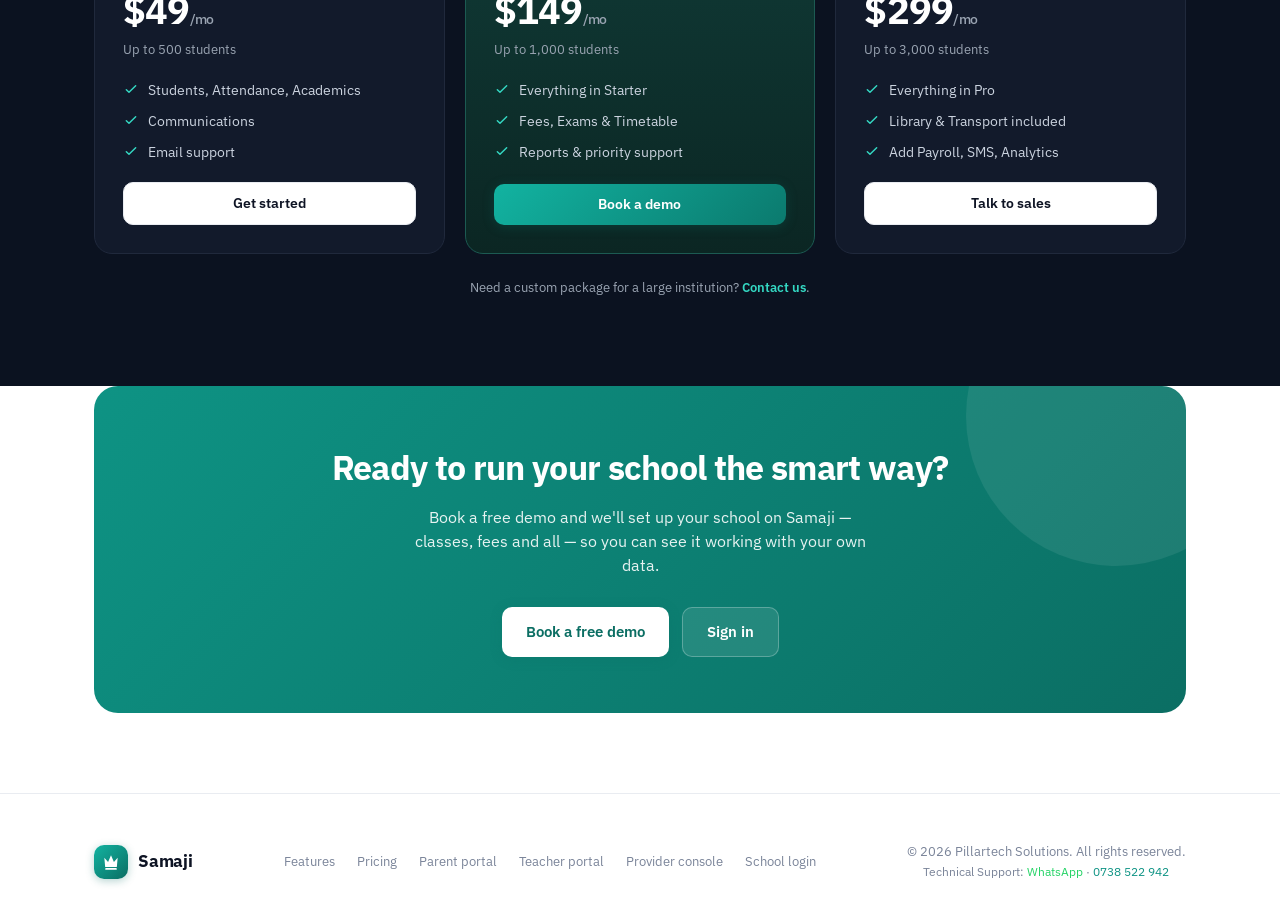
==== commit 2740117b: "Unify admin and teacher portals on one CBC exam/report-card system Extracts the grading/report-card " ====
--- a/index.html
+++ b/index.html
@@ -419,10 +419,10 @@
     <div class="mod-grid">
       <div class="mod"><span class="t" style="background:#E7F8EF;color:#067647;"><svg width="18" height="18" viewBox="0 0 24 24" fill="none"><circle cx="9" cy="8" r="3.2" stroke="currentColor" stroke-width="1.8"/><path d="M3.5 19a5.5 5.5 0 0 1 11 0" stroke="currentColor" stroke-width="1.8" stroke-linecap="round"/><circle cx="17" cy="9" r="2.4" stroke="currentColor" stroke-width="1.6"/><path d="M15.2 13.6c2.4.4 4.3 2.3 4.3 5.4" stroke="currentColor" stroke-width="1.6" stroke-linecap="round"/></svg></span><div><div class="nm">Students / SIS</div><div class="ds">Enrollment &amp; biodata</div></div></div>
       <div class="mod"><span class="t" style="background:#E7F8EF;color:#067647;"><svg width="18" height="18" viewBox="0 0 24 24" fill="none"><rect x="4" y="5" width="16" height="15" rx="2" stroke="currentColor" stroke-width="1.8"/><path d="M4 9.5h16M8 3v4M16 3v4" stroke="currentColor" stroke-width="1.8" stroke-linecap="round"/><path d="M8.5 14.3l2.2 2.2L16 11.5" stroke="currentColor" stroke-width="1.8" stroke-linecap="round" stroke-linejoin="round"/></svg></span><div><div class="nm">Attendance</div><div class="ds">Daily registers</div></div></div>
-      <div class="mod"><span class="t" style="background:#E7F8EF;color:#067647;"><svg width="18" height="18" viewBox="0 0 24 24" fill="none"><path d="M4 7l8-4 8 4-8 4-8-4z" stroke="currentColor" stroke-width="1.8" stroke-linejoin="round"/><path d="M8 9.5V14c0 1.5 1.8 2.5 4 2.5s4-1 4-2.5V9.5" stroke="currentColor" stroke-width="1.8"/></svg></span><div><div class="nm">Academics</div><div class="ds">Gradebook</div></div></div>
+      <div class="mod"><span class="t" style="background:#E7F8EF;color:#067647;"><svg width="18" height="18" viewBox="0 0 24 24" fill="none"><path d="M4 7l8-4 8 4-8 4-8-4z" stroke="currentColor" stroke-width="1.8" stroke-linejoin="round"/><path d="M8 9.5V14c0 1.5 1.8 2.5 4 2.5s4-1 4-2.5V9.5" stroke="currentColor" stroke-width="1.8"/></svg></span><div><div class="nm">Academics</div><div class="ds">Report cards</div></div></div>
       <div class="mod"><span class="t" style="background:#E7F8EF;color:#067647;"><svg width="18" height="18" viewBox="0 0 24 24" fill="none"><path d="M4 5h16v11H10l-4 3.5V16H4z" stroke="currentColor" stroke-width="1.7" stroke-linejoin="round"/><path d="M8 9h8M8 12.5h5" stroke="currentColor" stroke-width="1.5" stroke-linecap="round"/></svg></span><div><div class="nm">Communications</div><div class="ds">Announcements</div></div></div>
       <div class="mod"><span class="t" style="background:#EEF0FF;color:#4F46E5;"><svg width="18" height="18" viewBox="0 0 24 24" fill="none"><rect x="3" y="6" width="18" height="12" rx="2" stroke="currentColor" stroke-width="1.8"/><circle cx="12" cy="12" r="2.5" stroke="currentColor" stroke-width="1.8"/></svg></span><div><div class="nm">Fees &amp; Invoicing</div><div class="ds">Receipts &amp; balances</div></div></div>
-      <div class="mod"><span class="t" style="background:#EEF0FF;color:#4F46E5;"><svg width="18" height="18" viewBox="0 0 24 24" fill="none"><rect x="5" y="4" width="14" height="17" rx="2" stroke="currentColor" stroke-width="1.8"/><rect x="9" y="2.3" width="6" height="3" rx="1" stroke="currentColor" stroke-width="1.6"/><path d="M9 13l2 2 4-4.5" stroke="currentColor" stroke-width="1.8" stroke-linecap="round" stroke-linejoin="round"/></svg></span><div><div class="nm">Exams</div><div class="ds">Assessments</div></div></div>
+      <div class="mod"><span class="t" style="background:#EEF0FF;color:#4F46E5;"><svg width="18" height="18" viewBox="0 0 24 24" fill="none"><rect x="5" y="4" width="14" height="17" rx="2" stroke="currentColor" stroke-width="1.8"/><rect x="9" y="2.3" width="6" height="3" rx="1" stroke="currentColor" stroke-width="1.6"/><path d="M9 13l2 2 4-4.5" stroke="currentColor" stroke-width="1.8" stroke-linecap="round" stroke-linejoin="round"/></svg></span><div><div class="nm">Exams</div><div class="ds">Announcements &amp; marks</div></div></div>
       <div class="mod"><span class="t" style="background:#EEF0FF;color:#4F46E5;"><svg width="18" height="18" viewBox="0 0 24 24" fill="none"><rect x="4" y="5" width="16" height="15" rx="2" stroke="currentColor" stroke-width="1.8"/><path d="M4 9.5h16M8 3v4M16 3v4" stroke="currentColor" stroke-width="1.8" stroke-linecap="round"/><path d="M9 13h2M13 13h2M9 16.5h2M13 16.5h2" stroke="currentColor" stroke-width="1.8" stroke-linecap="round"/></svg></span><div><div class="nm">Timetable</div><div class="ds">Class scheduling</div></div></div>
       <div class="mod"><span class="t" style="background:#EEF0FF;color:#4F46E5;"><svg width="18" height="18" viewBox="0 0 24 24" fill="none"><path d="M4 5.5C4 4.7 4.7 4 5.5 4H11v16H5.5A1.5 1.5 0 0 1 4 18.5v-13z" stroke="currentColor" stroke-width="1.7" stroke-linejoin="round"/><path d="M20 5.5c0-.8-.7-1.5-1.5-1.5H13v16h5.5c.8 0 1.5-.7 1.5-1.5v-13z" stroke="currentColor" stroke-width="1.7" stroke-linejoin="round"/></svg></span><div><div class="nm">Library</div><div class="ds">Catalogue &amp; loans</div></div></div>
       <div class="mod"><span class="t" style="background:#EEF0FF;color:#4F46E5;"><svg width="18" height="18" viewBox="0 0 24 24" fill="none"><rect x="3.5" y="6" width="17" height="10" rx="2" stroke="currentColor" stroke-width="1.8"/><path d="M3.5 11h17" stroke="currentColor" stroke-width="1.8"/><circle cx="7.5" cy="18.4" r="1.5" stroke="currentColor" stroke-width="1.6"/><circle cx="16.5" cy="18.4" r="1.5" stroke="currentColor" stroke-width="1.6"/></svg></span><div><div class="nm">Transport</div><div class="ds">Routes &amp; fees</div></div></div>
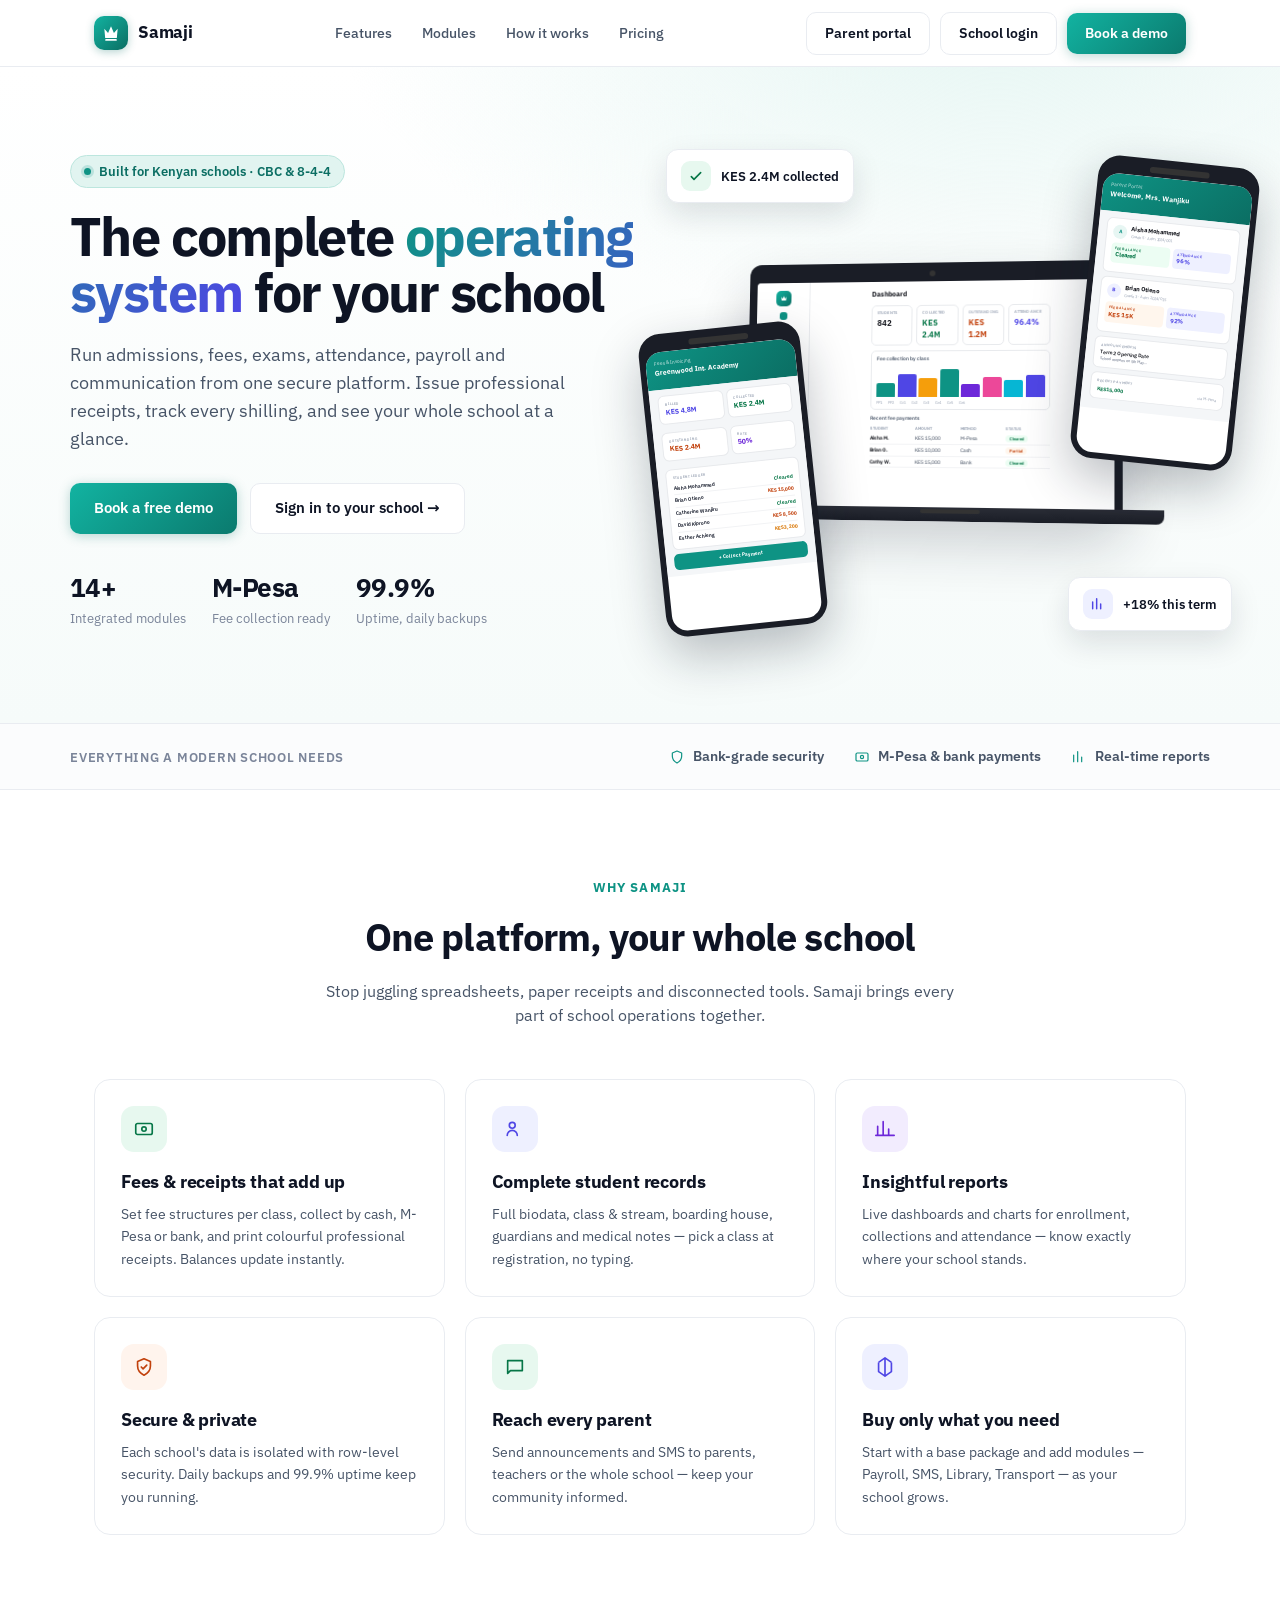
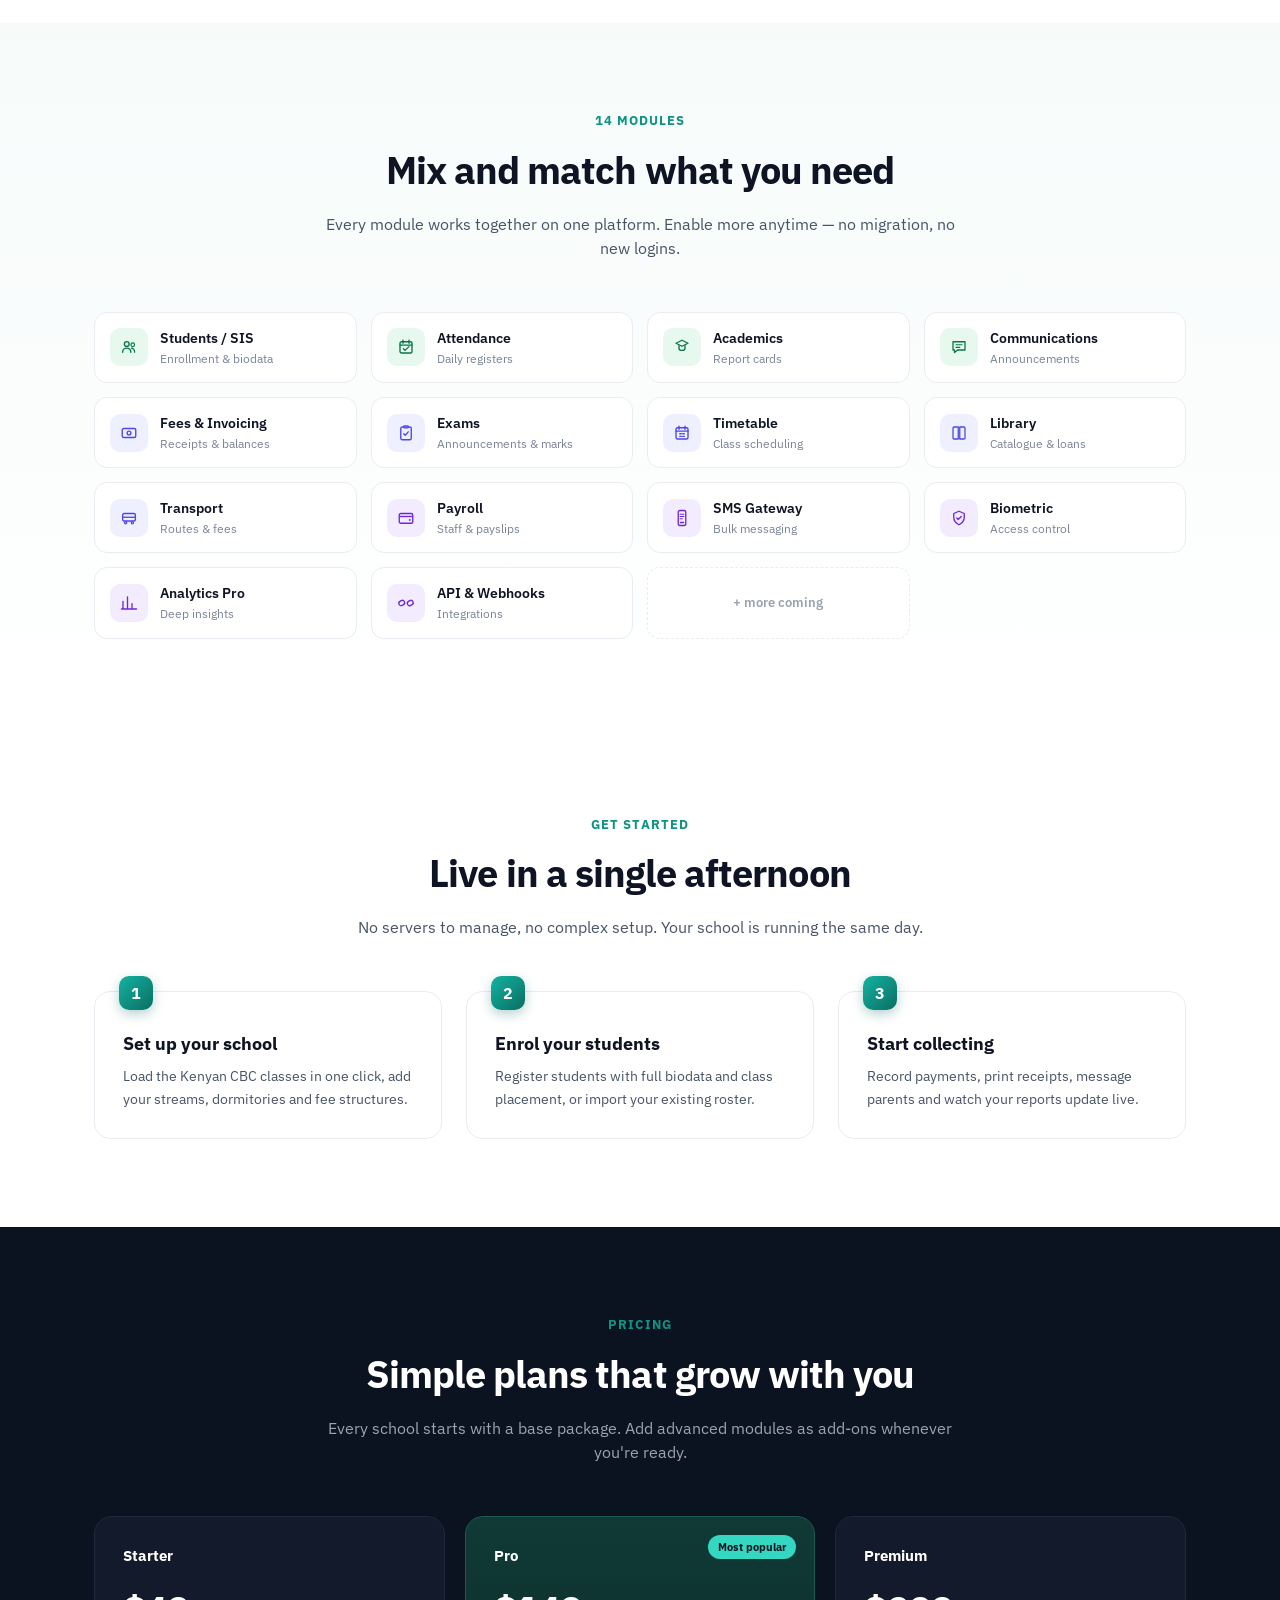
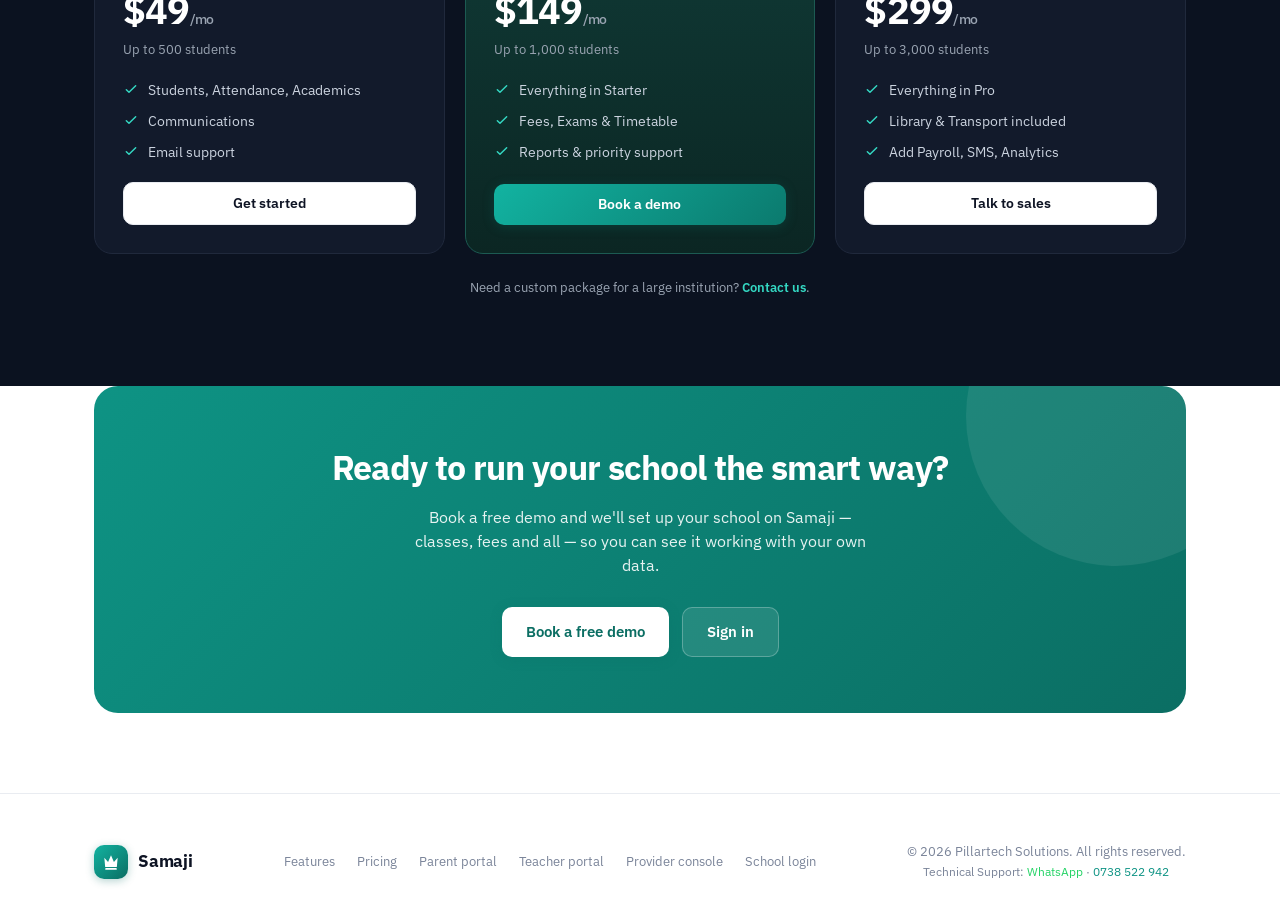
==== commit 492585e6: "Self-host fonts and the Supabase JS SDK — removes two render-blocking CDN deps Every page loaded IBM" ====
--- a/index.html
+++ b/index.html
@@ -5,8 +5,12 @@
 <meta name="viewport" content="width=device-width, initial-scale=1">
 <title>Samaji — The complete operating system for your school</title>
 <meta name="description" content="Samaji is an all-in-one school management platform for Kenyan schools — students, fees, exams, attendance, payroll and more. Built by Pillartech Solutions.">
-<link href="https://fonts.googleapis.com/css2?family=IBM+Plex+Sans:wght@400;500;600;700&family=IBM+Plex+Mono:wght@500&display=swap" rel="stylesheet">
 <style>
+  /* Self-hosted (assets/fonts/) — see the note in assets/styles.css.
+     This page doesn't load styles.css (self-contained marketing page),
+     so it needs its own copy of the same @font-face declarations. */
+  @font-face{font-family:'IBM Plex Sans';font-style:normal;font-weight:400 700;font-display:swap;src:url('assets/fonts/IBMPlexSans-Variable.woff2') format('woff2');unicode-range:U+0000-00FF,U+0131,U+0152-0153,U+02BB-02BC,U+02C6,U+02DA,U+02DC,U+0304,U+0308,U+0329,U+2000-206F,U+20AC,U+2122,U+2191,U+2193,U+2212,U+2215,U+FEFF,U+FFFD;}
+  @font-face{font-family:'IBM Plex Mono';font-style:normal;font-weight:500;font-display:swap;src:url('assets/fonts/IBMPlexMono-500.woff2') format('woff2');unicode-range:U+0000-00FF,U+0131,U+0152-0153,U+02BB-02BC,U+02C6,U+02DA,U+02DC,U+0304,U+0308,U+0329,U+2000-206F,U+20AC,U+2122,U+2191,U+2193,U+2212,U+2215,U+FEFF,U+FFFD;}
   :root{--teal:#0E9384;--teal-d:#0B6E63;--ink:#0E1424;--ink2:#475467;--muted:#7A8499;--line:#E9ECF1;--bg:#F6F8FA;--indigo:#4F46E5;--violet:#6D28D9;--amber:#C2410C;}
   *{box-sizing:border-box;margin:0;padding:0;}
   html{scroll-behavior:smooth;}
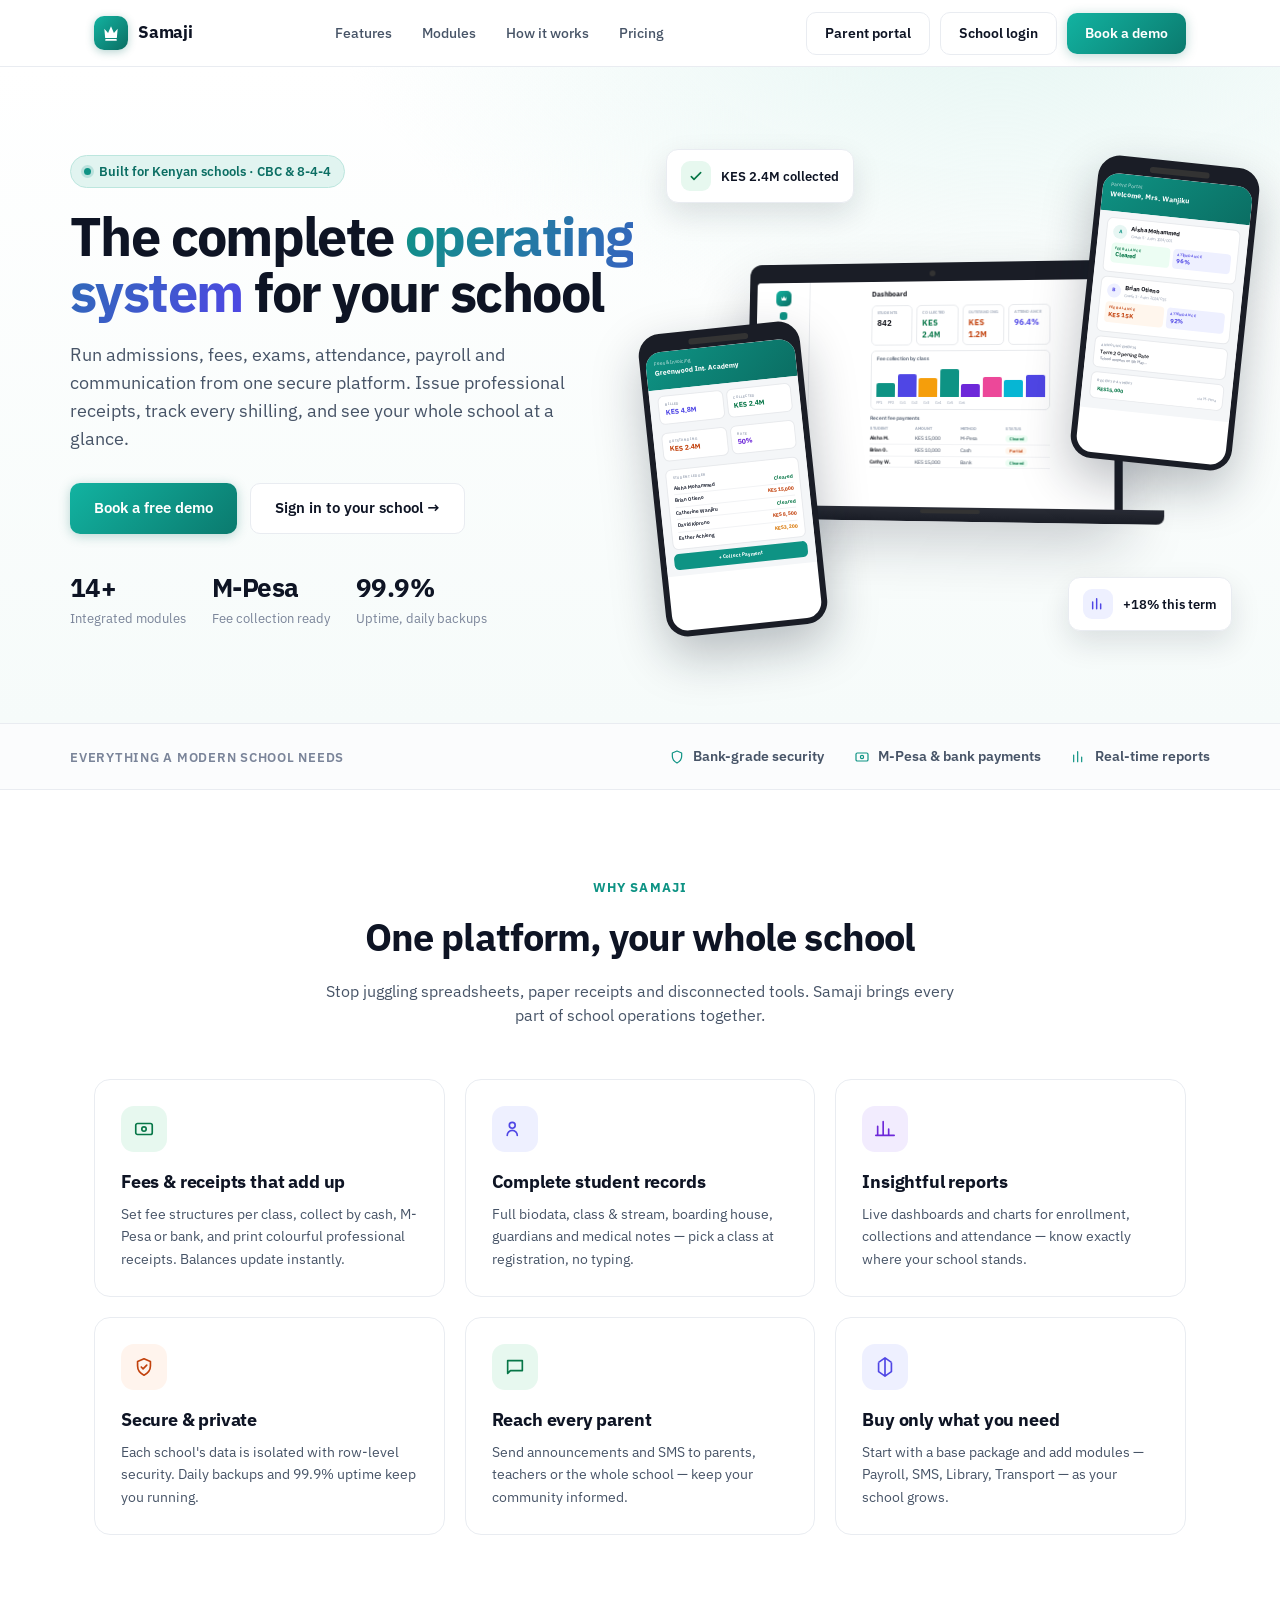
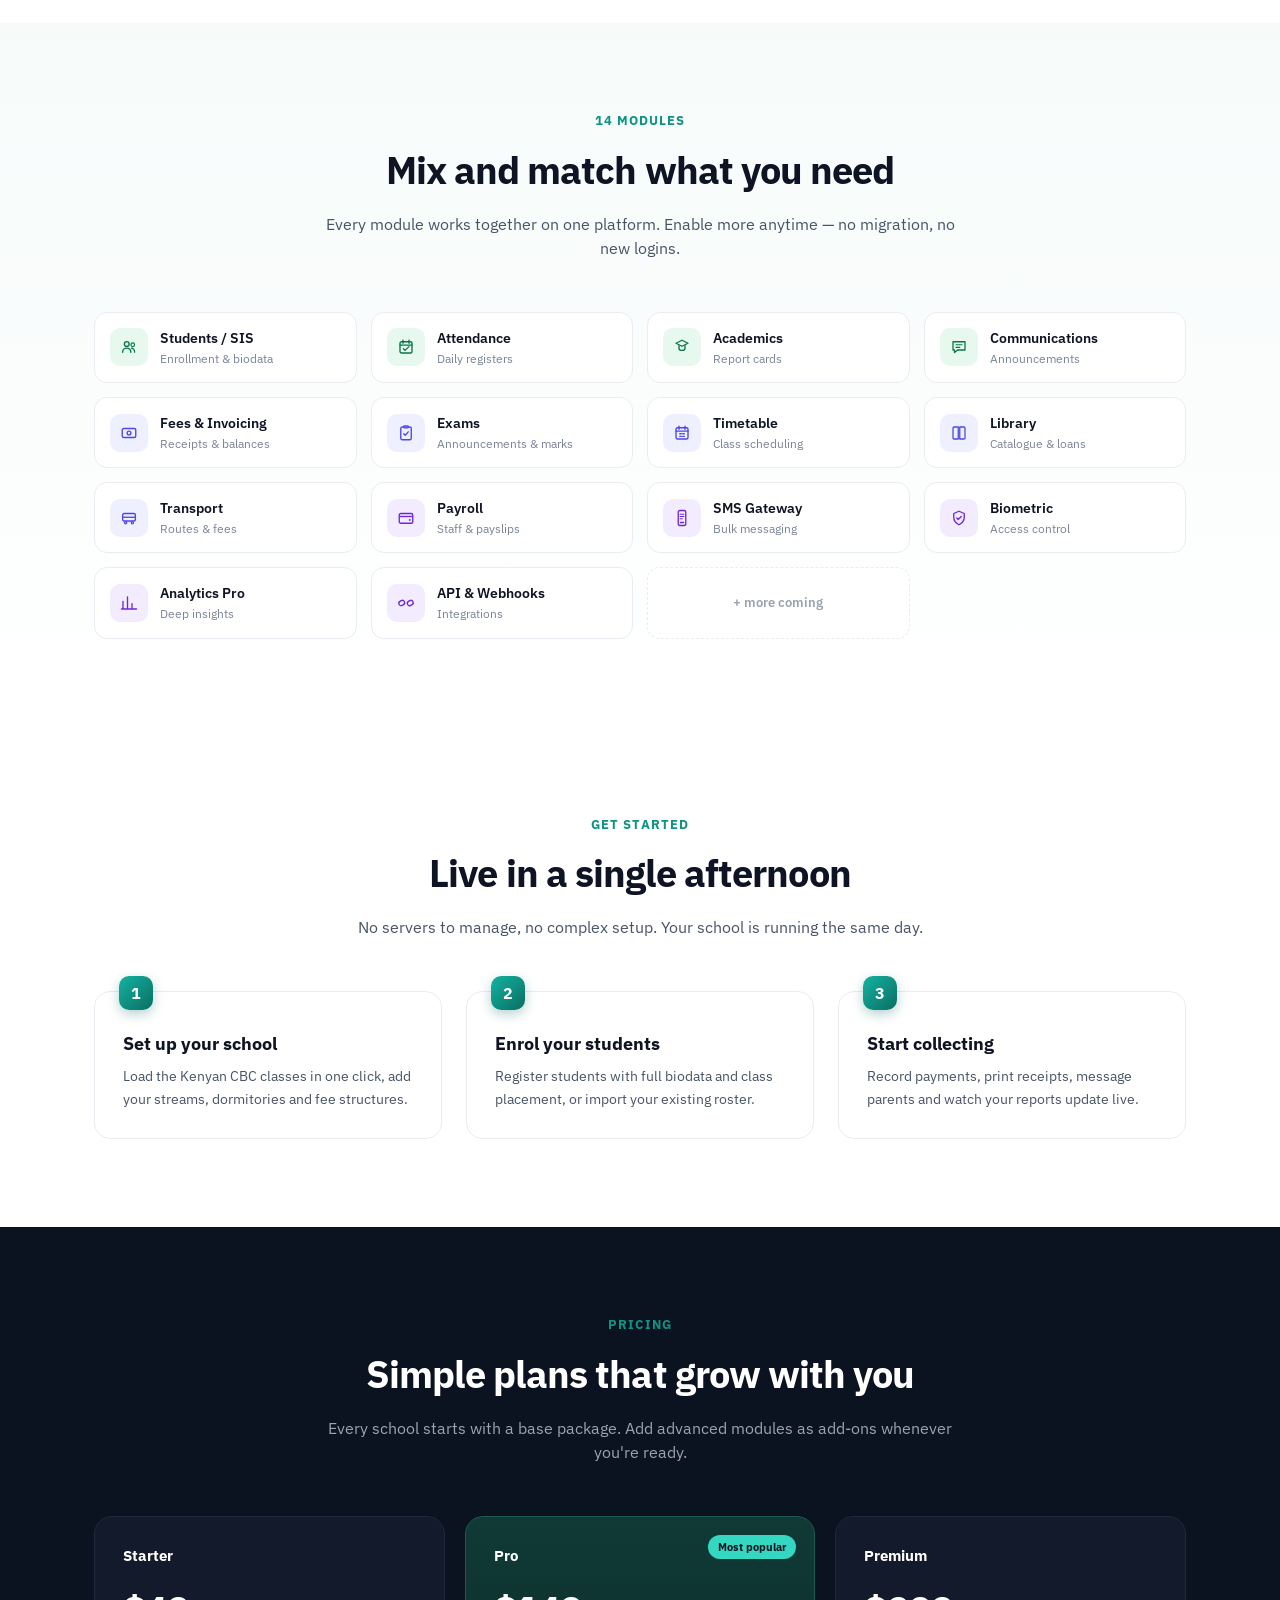
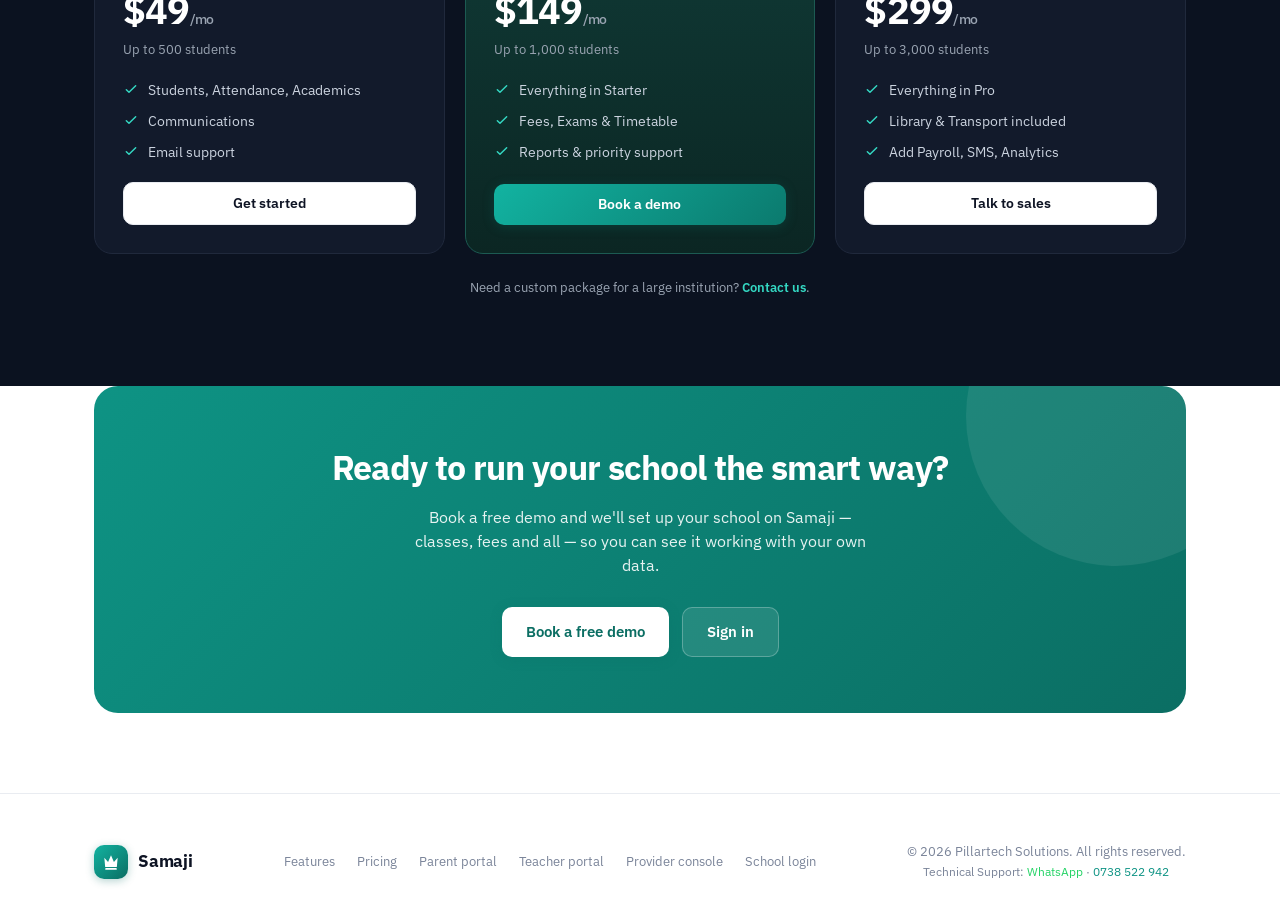
==== commit 0b97f12d: "Add the site icon to the marketing landing page too Reported directly: the earlier favicon work (PR " ====
--- a/index.html
+++ b/index.html
@@ -4,13 +4,14 @@
 <meta charset="utf-8">
 <meta name="viewport" content="width=device-width, initial-scale=1">
 <title>Samaji — The complete operating system for your school</title>
+<link rel="icon" href="assets/icons/favicon.svg" type="image/svg+xml">
+<link rel="alternate icon" href="assets/icons/favicon.ico">
+<link rel="apple-touch-icon" href="assets/icons/apple-touch-icon.png">
+<link rel="manifest" href="assets/icons/site.webmanifest">
+<meta name="theme-color" content="#0E9384">
 <meta name="description" content="Samaji is an all-in-one school management platform for Kenyan schools — students, fees, exams, attendance, payroll and more. Built by Pillartech Solutions.">
+<link href="https://fonts.googleapis.com/css2?family=IBM+Plex+Sans:wght@400;500;600;700&family=IBM+Plex+Mono:wght@500&display=swap" rel="stylesheet">
 <style>
-  /* Self-hosted (assets/fonts/) — see the note in assets/styles.css.
-     This page doesn't load styles.css (self-contained marketing page),
-     so it needs its own copy of the same @font-face declarations. */
-  @font-face{font-family:'IBM Plex Sans';font-style:normal;font-weight:400 700;font-display:swap;src:url('assets/fonts/IBMPlexSans-Variable.woff2') format('woff2');unicode-range:U+0000-00FF,U+0131,U+0152-0153,U+02BB-02BC,U+02C6,U+02DA,U+02DC,U+0304,U+0308,U+0329,U+2000-206F,U+20AC,U+2122,U+2191,U+2193,U+2212,U+2215,U+FEFF,U+FFFD;}
-  @font-face{font-family:'IBM Plex Mono';font-style:normal;font-weight:500;font-display:swap;src:url('assets/fonts/IBMPlexMono-500.woff2') format('woff2');unicode-range:U+0000-00FF,U+0131,U+0152-0153,U+02BB-02BC,U+02C6,U+02DA,U+02DC,U+0304,U+0308,U+0329,U+2000-206F,U+20AC,U+2122,U+2191,U+2193,U+2212,U+2215,U+FEFF,U+FFFD;}
   :root{--teal:#0E9384;--teal-d:#0B6E63;--ink:#0E1424;--ink2:#475467;--muted:#7A8499;--line:#E9ECF1;--bg:#F6F8FA;--indigo:#4F46E5;--violet:#6D28D9;--amber:#C2410C;}
   *{box-sizing:border-box;margin:0;padding:0;}
   html{scroll-behavior:smooth;}
